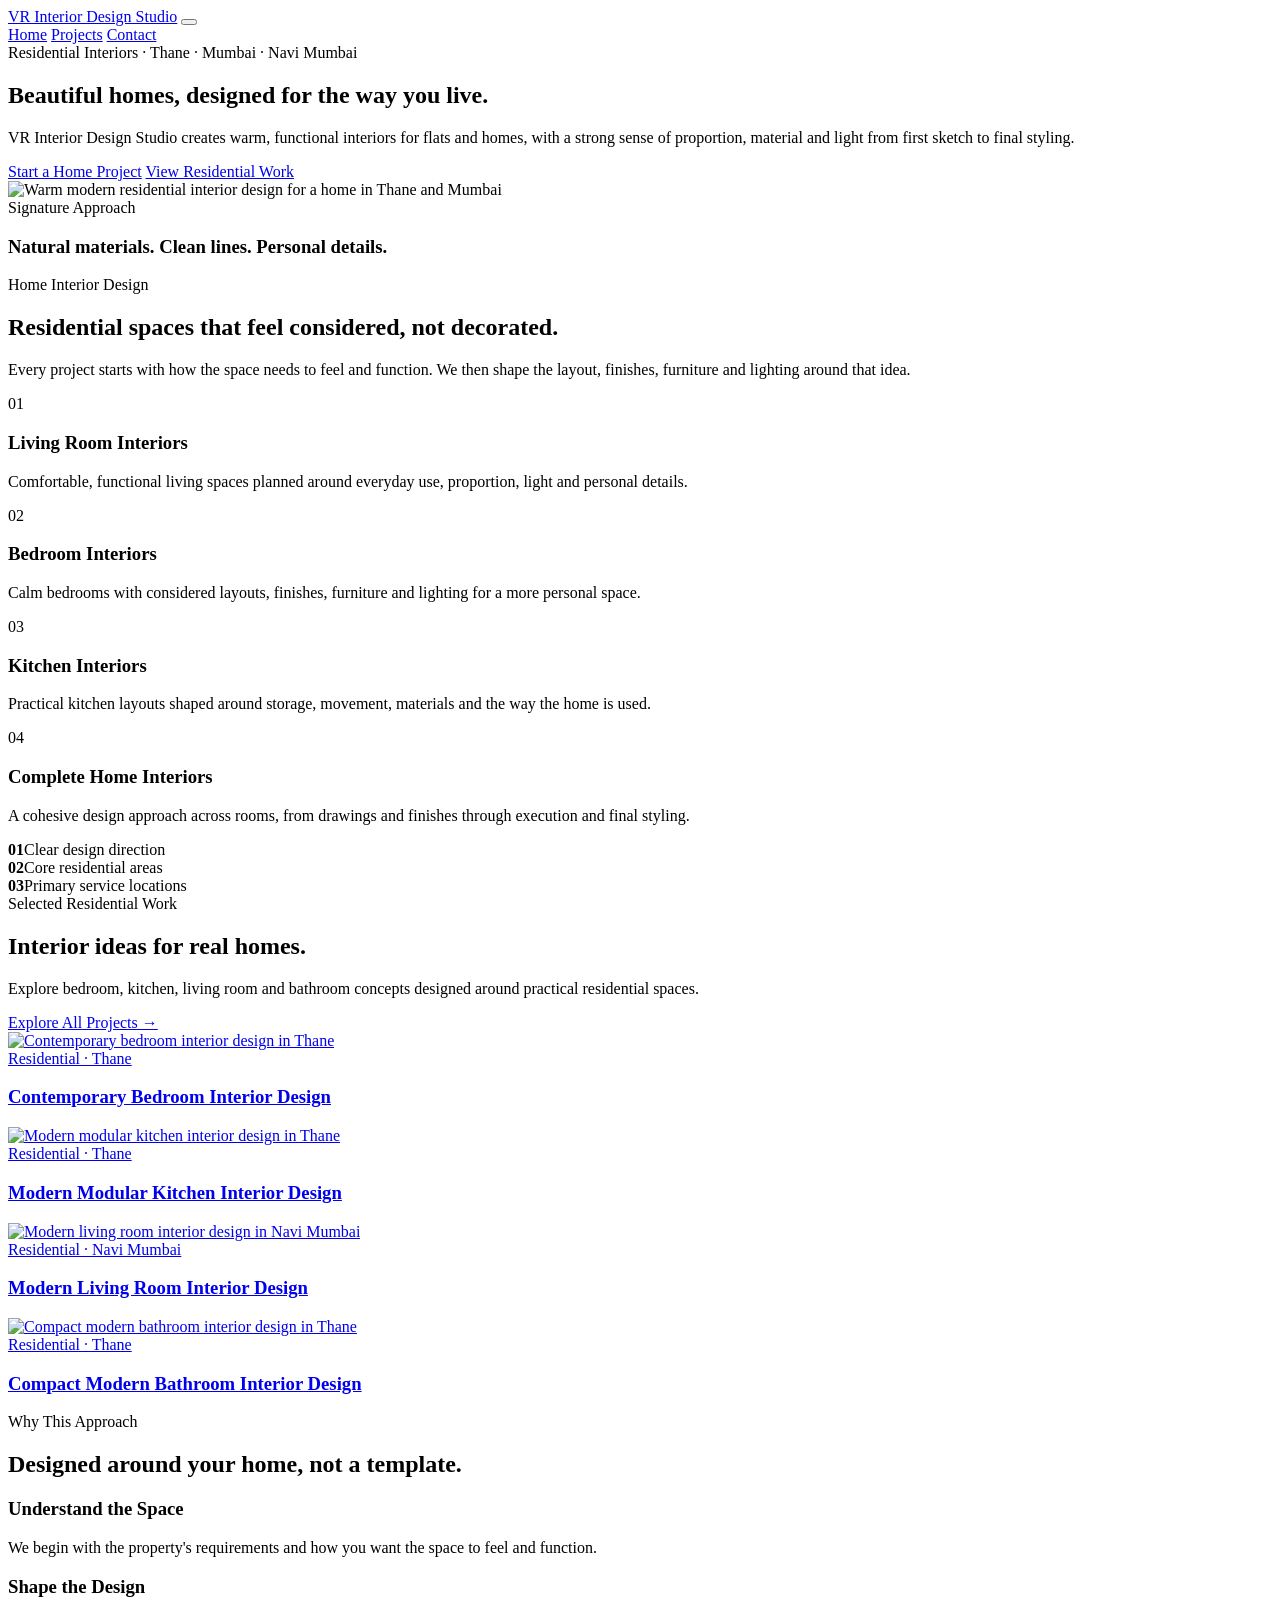
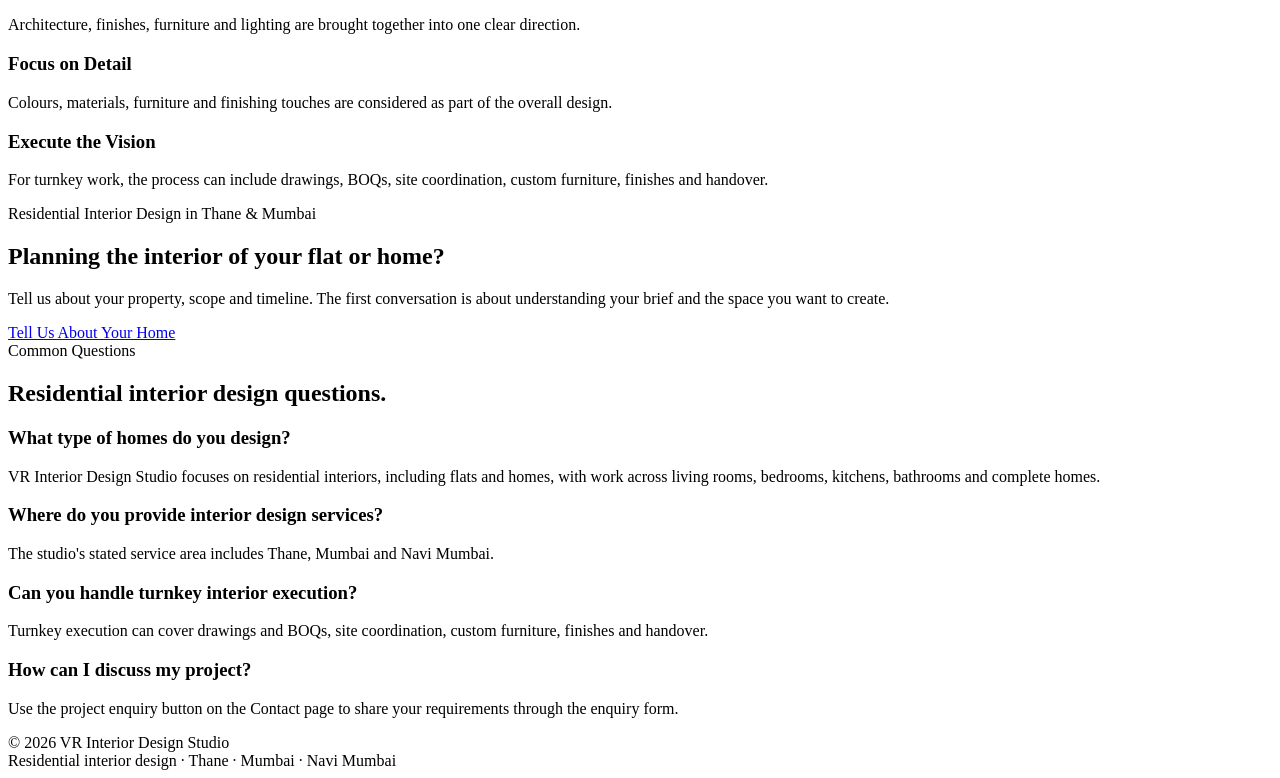
==== index.html @ d3d762eb "Add files via upload" ====
<!doctype html>
<html lang="en-IN">
<head>
<meta charset="utf-8">
<meta name="viewport" content="width=device-width, initial-scale=1">
<title>Residential Interior Designers in Thane, Mumbai & Navi Mumbai | VR Interior Design Studio</title>
<meta name="description" content="VR Interior Design Studio creates residential interiors for flats and homes in Thane, Mumbai and Navi Mumbai, including living rooms, bedrooms, kitchens, bathrooms and complete home interiors.">
<meta name="robots" content="index, follow">
<link rel="canonical" href="https://vrinteriorsdesignstudio.in/">
<link rel="stylesheet" href="css/style.css">
<script type="application/ld+json">
{
  "@context":"https://schema.org",
  "@type":"InteriorDesigner",
  "name":"VR Interior Design Studio",
  "url":"https://vrinteriorsdesignstudio.in/",
  "email":"vrinteriorsdesignstudio.in@gmail.com",
  "areaServed":["Thane","Mumbai","Navi Mumbai"],
  "description":"Residential interior design studio creating warm, functional interiors for flats and homes, including living rooms, bedrooms, kitchens, bathrooms and complete home interiors.",
  "serviceType":["Residential Interior Design","Home Interior Design","Flat Interior Design","Turnkey Interior Execution"]
}
</script>
</head>
<body>
<header class="site-header">
  <div class="container header-inner">
    <a class="brand" href="index.html" aria-label="VR Interior Design Studio home">VR Interior Design Studio</a>
    <button class="nav-toggle" type="button" aria-expanded="false" aria-controls="site-nav" aria-label="Open navigation">
      <span></span><span></span><span></span>
    </button>
    <nav class="nav" id="site-nav" aria-label="Main navigation">
      <a href="index.html" aria-current="page">Home</a>
      <a href="work.html">Projects</a>
      <a href="contact.html">Contact</a>
    </nav>
  </div>
</header>

<main>
<section class="hero">
  <div class="container hero-grid">
    <div>
      <div class="eyebrow">Residential Interiors · Thane · Mumbai · Navi Mumbai</div>
      <h1>Beautiful homes, designed for the way you live.</h1>
      <p class="lead">VR Interior Design Studio creates warm, functional interiors for flats and homes, with a strong sense of proportion, material and light from first sketch to final styling.</p>
      <div class="actions">
        <a class="btn primary" href="contact.html">Start a Home Project</a>
        <a class="btn" href="work.html">View Residential Work</a>
      </div>
    </div>
    <div class="hero-card" aria-label="Residential interior design visual">
      <div class="hero-arch">
        <img src="images/interior-designers.jpg" alt="Warm modern residential interior design for a home in Thane and Mumbai" class="hero-image" width="1536" height="1024" fetchpriority="high" decoding="async">
      </div>
      <div class="caption">
        <div class="eyebrow light-eyebrow">Signature Approach</div>
        <h3>Natural materials. Clean lines. Personal details.</h3>
      </div>
    </div>
  </div>
</section>

<section class="section alt">
  <div class="container split">
    <div class="kicker">
      <div class="eyebrow">Home Interior Design</div>
      <h2>Residential spaces that feel considered, not decorated.</h2>
      <p class="lead">Every project starts with how the space needs to feel and function. We then shape the layout, finishes, furniture and lighting around that idea.</p>
    </div>
    <div class="cards">
      <article class="card"><div class="eyebrow">01</div><h3>Living Room Interiors</h3><p>Comfortable, functional living spaces planned around everyday use, proportion, light and personal details.</p></article>
      <article class="card"><div class="eyebrow">02</div><h3>Bedroom Interiors</h3><p>Calm bedrooms with considered layouts, finishes, furniture and lighting for a more personal space.</p></article>
      <article class="card"><div class="eyebrow">03</div><h3>Kitchen Interiors</h3><p>Practical kitchen layouts shaped around storage, movement, materials and the way the home is used.</p></article>
      <article class="card"><div class="eyebrow">04</div><h3>Complete Home Interiors</h3><p>A cohesive design approach across rooms, from drawings and finishes through execution and final styling.</p></article>
      <div class="stats">
        <div class="stat"><strong>01</strong><span>Clear design direction</span></div>
        <div class="stat"><strong>02</strong><span>Core residential areas</span></div>
        <div class="stat"><strong>03</strong><span>Primary service locations</span></div>
      </div>
    </div>
  </div>
</section>

<section class="section">
  <div class="container">
    <div class="split section-intro">
      <div><div class="eyebrow">Selected Residential Work</div><h2>Interior ideas for real homes.</h2></div>
      <div><p class="lead">Explore bedroom, kitchen, living room and bathroom concepts designed around practical residential spaces.</p><div class="actions"><a class="btn" href="work.html">Explore All Projects →</a></div></div>
    </div>
    <div class="work-grid">
      <a class="project one" href="work.html">
        <div class="project-bg"><img src="images/modern-bedroom-interior-design-thane.jpg" alt="Contemporary bedroom interior design in Thane" width="1472" height="832" loading="lazy" decoding="async"></div>
        <div class="project-copy"><span>Residential · Thane</span><h3>Contemporary Bedroom Interior Design</h3></div>
      </a>
      <a class="project two" href="work.html">
        <div class="project-bg"><img src="images/best-kitchen-area-interior-designer.jpg" alt="Modern modular kitchen interior design in Thane" width="1472" height="832" loading="lazy" decoding="async"></div>
        <div class="project-copy"><span>Residential · Thane</span><h3>Modern Modular Kitchen Interior Design</h3></div>
      </a>
      <a class="project three" href="work.html">
        <div class="project-bg"><img src="images/living-room-interior-design.jpg" alt="Modern living room interior design in Navi Mumbai" width="1472" height="832" loading="lazy" decoding="async"></div>
        <div class="project-copy"><span>Residential · Navi Mumbai</span><h3>Modern Living Room Interior Design</h3></div>
      </a>
      <a class="project four" href="work.html">
        <div class="project-bg"><img src="images/modern-bathroom-interior-design-thane.jpg" alt="Compact modern bathroom interior design in Thane" width="1472" height="832" loading="lazy" decoding="async"></div>
        <div class="project-copy"><span>Residential · Thane</span><h3>Compact Modern Bathroom Interior Design</h3></div>
      </a>
    </div>
  </div>
</section>

<section class="section alt">
  <div class="container split">
    <div class="kicker"><div class="eyebrow">Why This Approach</div><h2>Designed around your home, not a template.</h2></div>
    <div class="cards">
      <article class="card"><h3>Understand the Space</h3><p>We begin with the property's requirements and how you want the space to feel and function.</p></article>
      <article class="card"><h3>Shape the Design</h3><p>Architecture, finishes, furniture and lighting are brought together into one clear direction.</p></article>
      <article class="card"><h3>Focus on Detail</h3><p>Colours, materials, furniture and finishing touches are considered as part of the overall design.</p></article>
      <article class="card"><h3>Execute the Vision</h3><p>For turnkey work, the process can include drawings, BOQs, site coordination, custom furniture, finishes and handover.</p></article>
    </div>
  </div>
</section>

<section class="section">
  <div class="container cta">
    <div class="eyebrow">Residential Interior Design in Thane & Mumbai</div>
    <h2>Planning the interior of your flat or home?</h2>
    <p class="lead">Tell us about your property, scope and timeline. The first conversation is about understanding your brief and the space you want to create.</p>
    <div class="actions"><a class="btn primary" href="contact.html">Tell Us About Your Home</a></div>
  </div>
</section>

<section class="section alt">
  <div class="container split">
    <div class="kicker"><div class="eyebrow">Common Questions</div><h2>Residential interior design questions.</h2></div>
    <div class="cards">
      <article class="card"><h3>What type of homes do you design?</h3><p>VR Interior Design Studio focuses on residential interiors, including flats and homes, with work across living rooms, bedrooms, kitchens, bathrooms and complete homes.</p></article>
      <article class="card"><h3>Where do you provide interior design services?</h3><p>The studio's stated service area includes Thane, Mumbai and Navi Mumbai.</p></article>
      <article class="card"><h3>Can you handle turnkey interior execution?</h3><p>Turnkey execution can cover drawings and BOQs, site coordination, custom furniture, finishes and handover.</p></article>
      <article class="card"><h3>How can I discuss my project?</h3><p>Use the project enquiry button on the Contact page to share your requirements through the enquiry form.</p></article>
    </div>
  </div>
</section>
</main>

<footer class="footer">
  <div class="container footer-inner">
    <div>© <span data-year>2026</span> VR Interior Design Studio</div>
    <div>Residential interior design · Thane · Mumbai · Navi Mumbai</div>
  </div>
</footer>
<script src="js/app.js" defer></script>
</body>
</html>
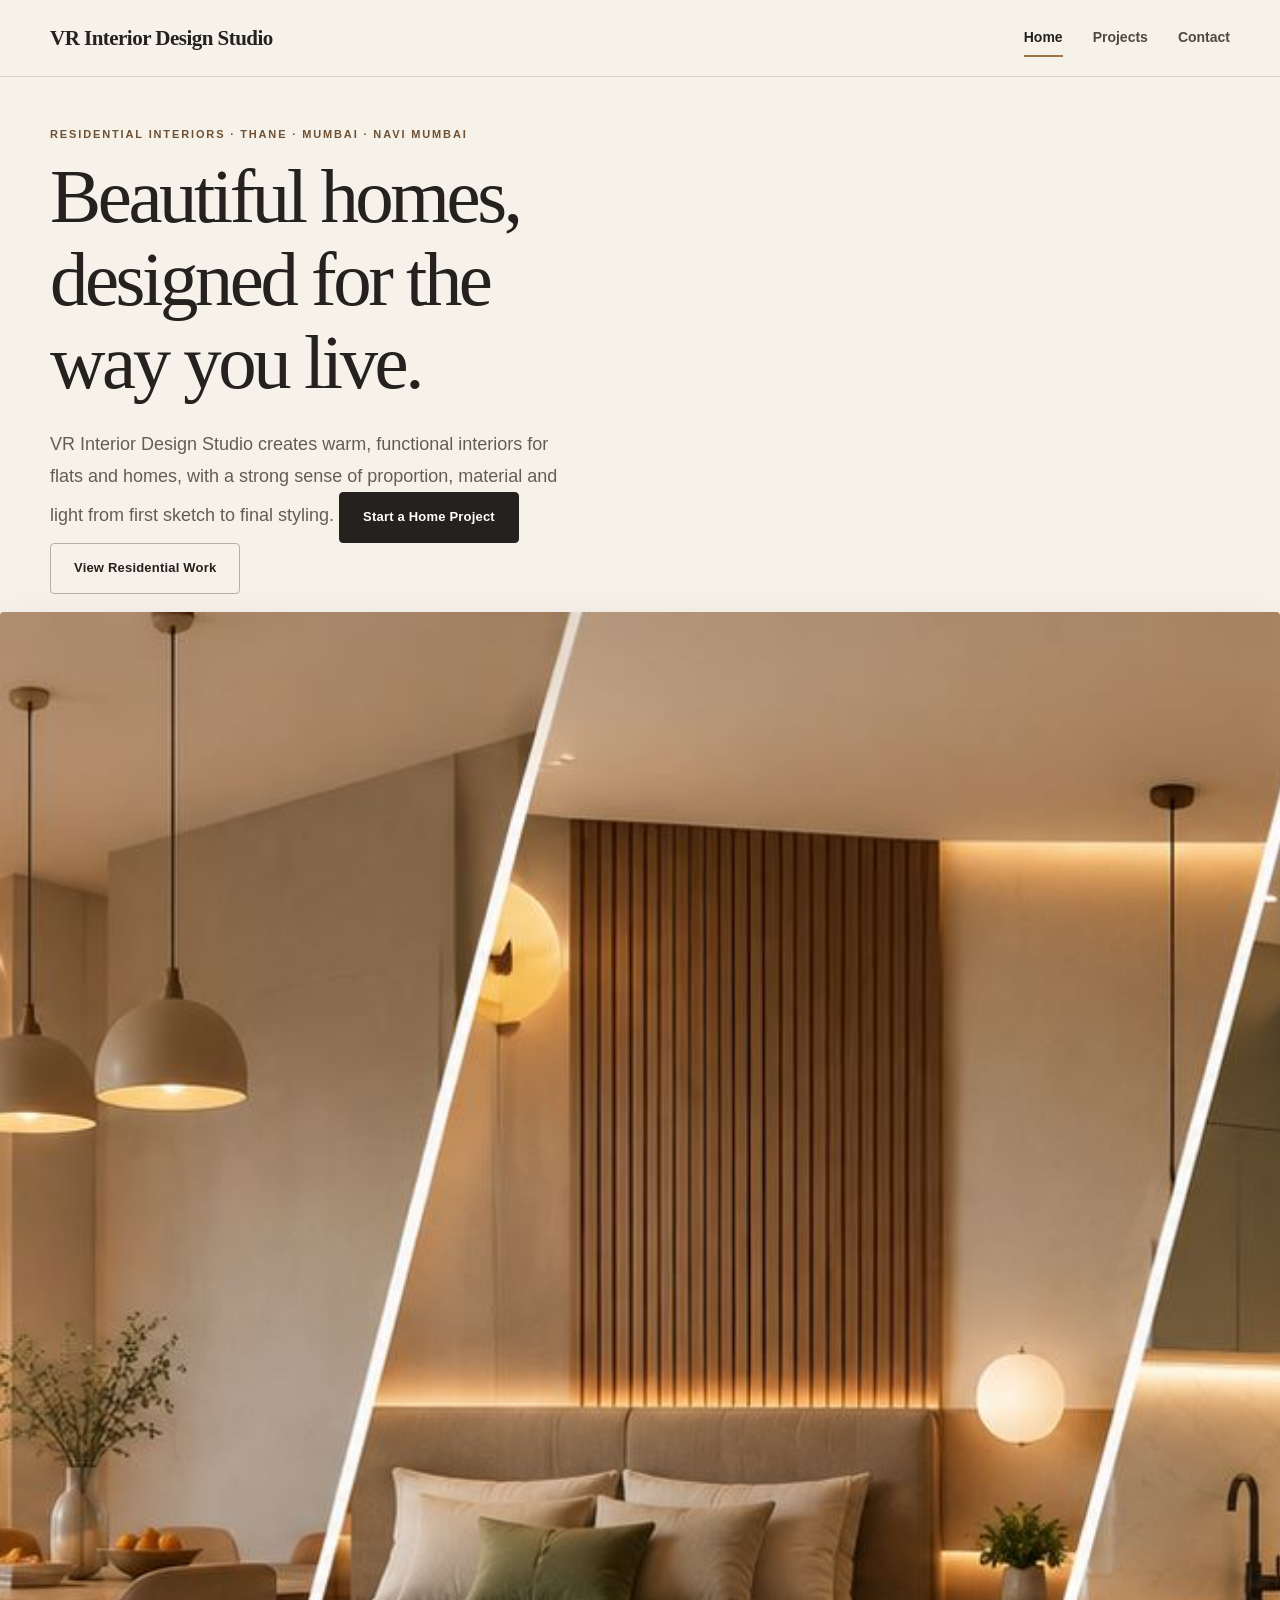
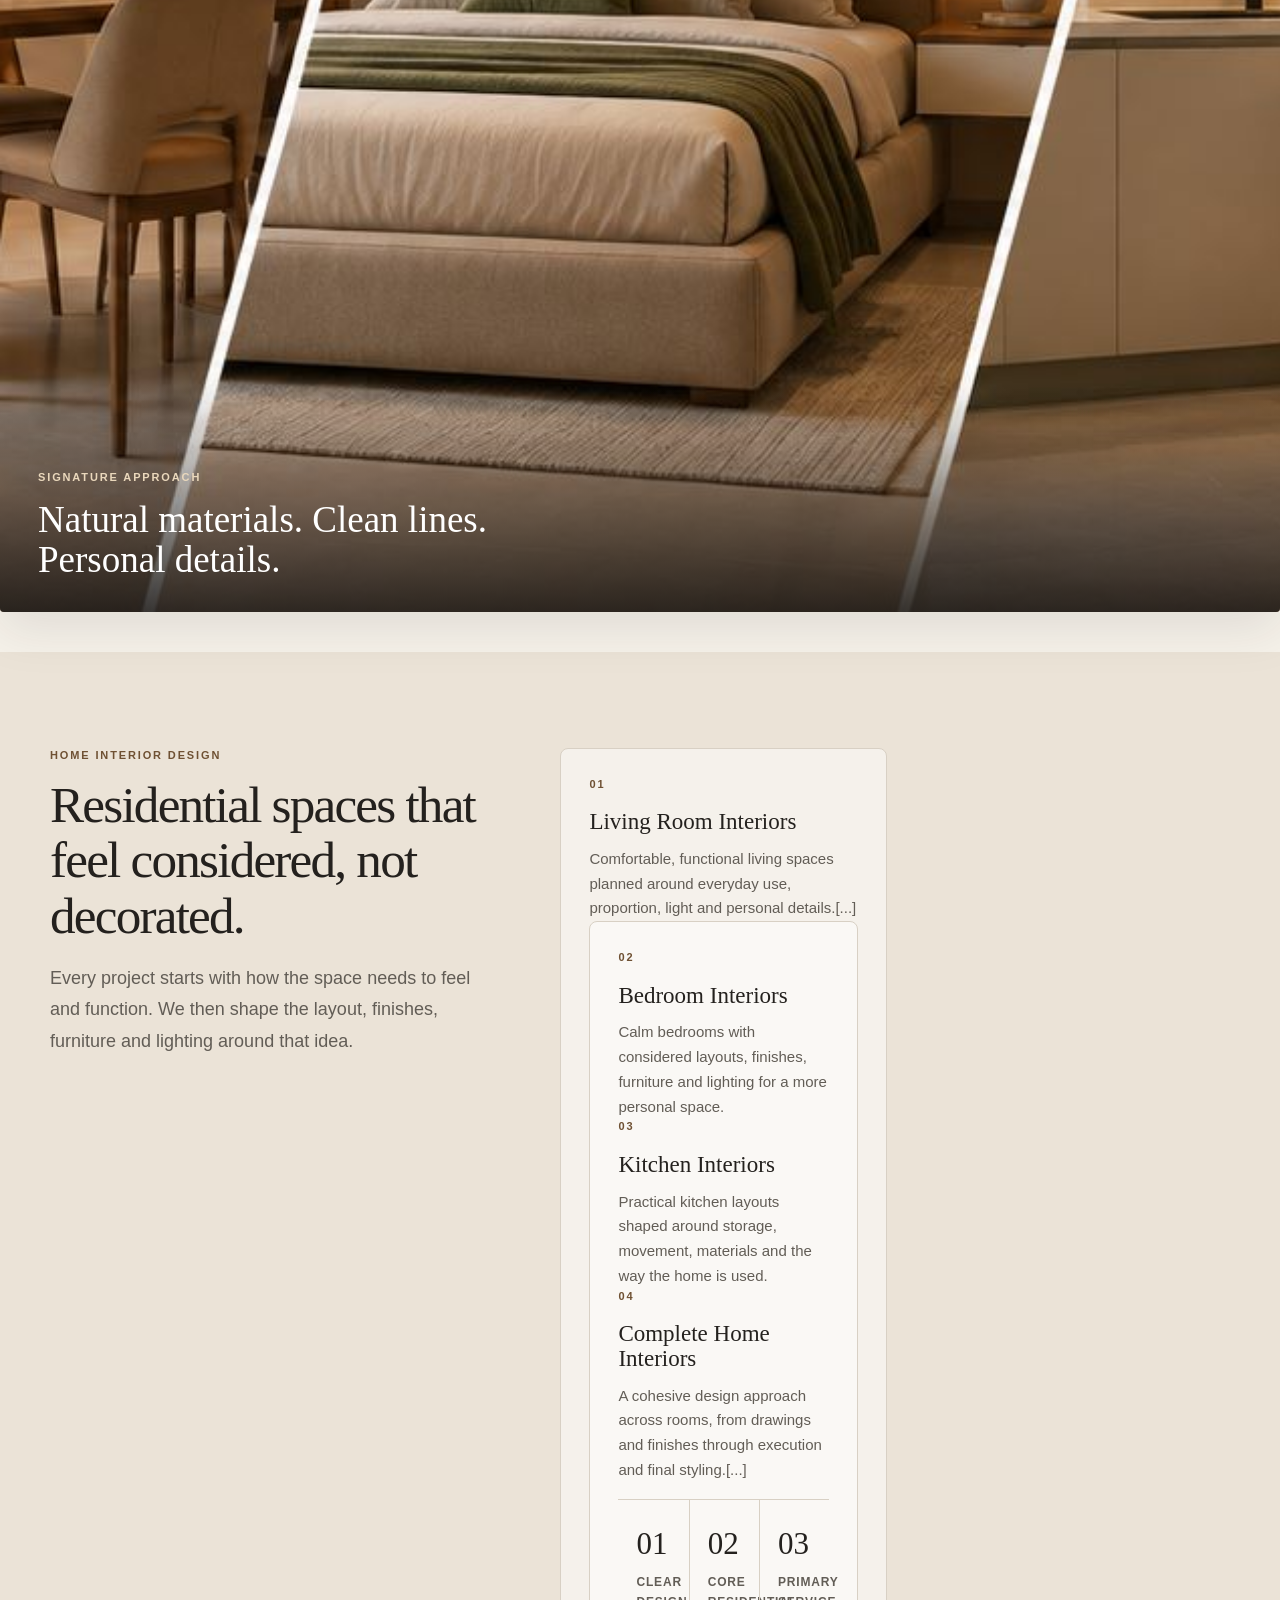
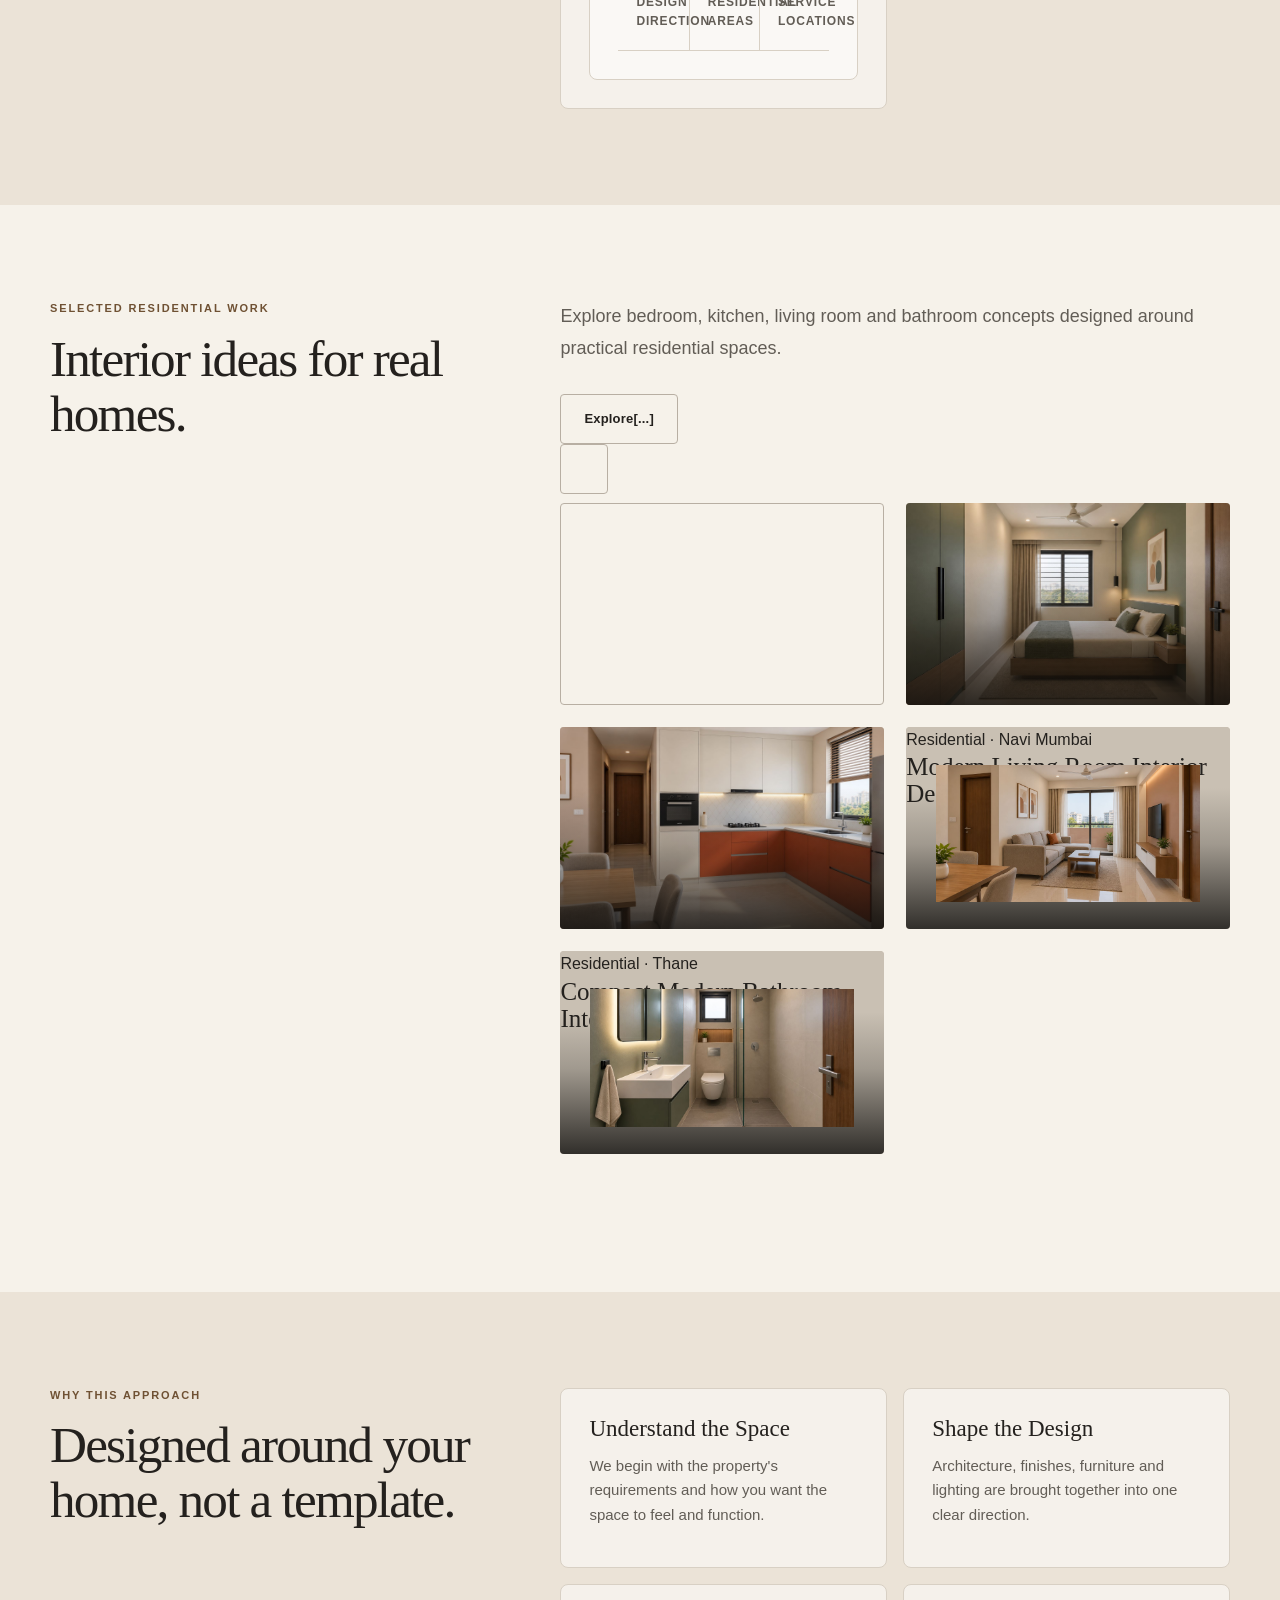
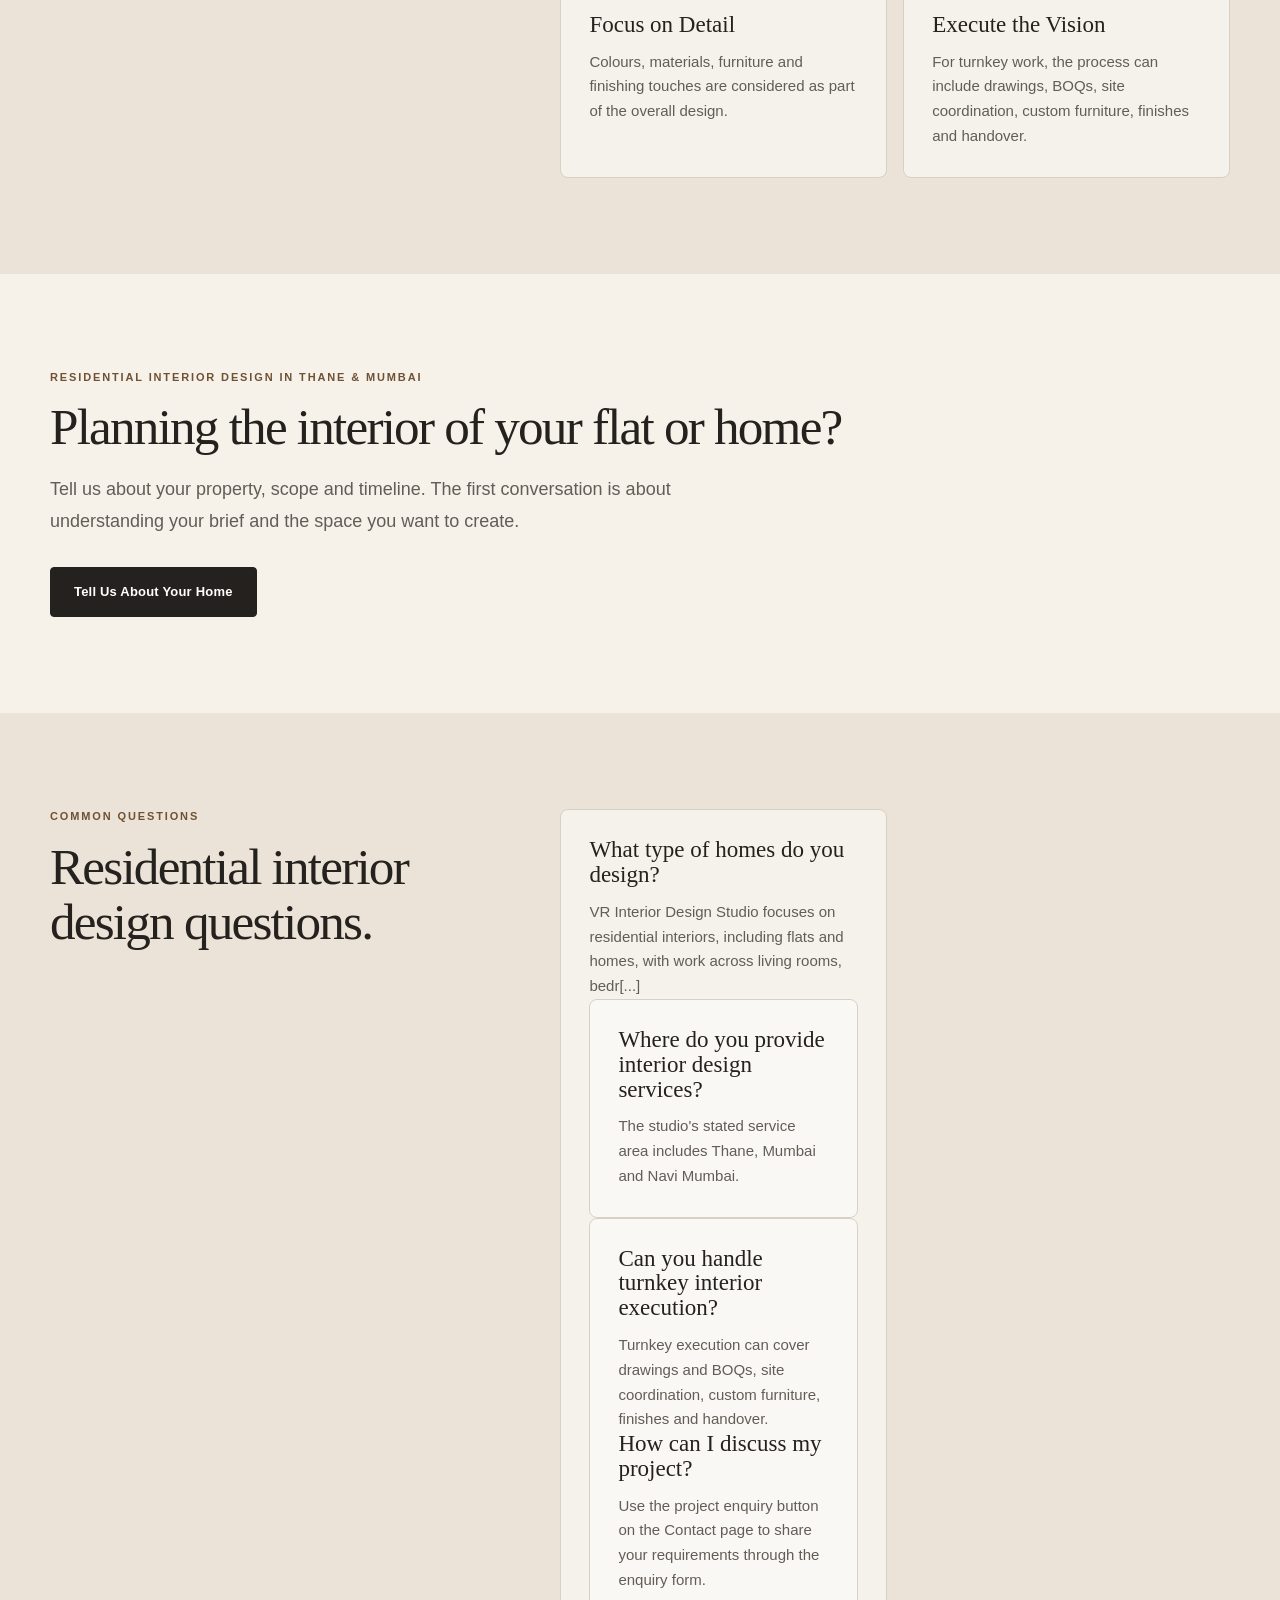
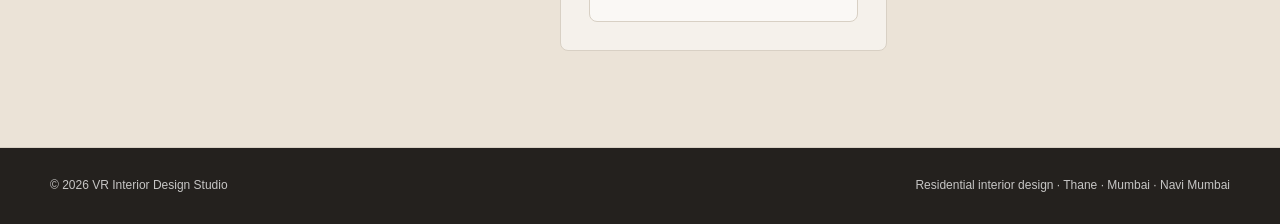
==== commit 7d84d51c: "Add Google gtag.js to head in index.html" ====
--- a/index.html
+++ b/index.html
@@ -4,10 +4,19 @@
 <meta charset="utf-8">
 <meta name="viewport" content="width=device-width, initial-scale=1">
 <title>Residential Interior Designers in Thane, Mumbai & Navi Mumbai | VR Interior Design Studio</title>
-<meta name="description" content="VR Interior Design Studio creates residential interiors for flats and homes in Thane, Mumbai and Navi Mumbai, including living rooms, bedrooms, kitchens, bathrooms and complete home interiors.">
+<meta name="description" content="VR Interior Design Studio creates residential interiors for flats and homes in Thane, Mumbai and Navi Mumbai, including living rooms, bedrooms, kitchens, bathrooms[...]">
 <meta name="robots" content="index, follow">
 <link rel="canonical" href="https://vrinteriorsdesignstudio.in/">
 <link rel="stylesheet" href="css/style.css">
+<!-- Google tag (gtag.js) -->
+<script async src="https://www.googletagmanager.com/gtag/js?id=G-1P1995E1PD"></script>
+<script>
+  window.dataLayer = window.dataLayer || [];
+  function gtag(){dataLayer.push(arguments);} 
+  gtag('js', new Date());
+
+  gtag('config', 'G-1P1995E1PD');
+</script>
 <script type="application/ld+json">
 {
   "@context":"https://schema.org",
@@ -42,7 +51,7 @@
     <div>
       <div class="eyebrow">Residential Interiors · Thane · Mumbai · Navi Mumbai</div>
       <h1>Beautiful homes, designed for the way you live.</h1>
-      <p class="lead">VR Interior Design Studio creates warm, functional interiors for flats and homes, with a strong sense of proportion, material and light from first sketch to final styling.</p>
+      <p class="lead">VR Interior Design Studio creates warm, functional interiors for flats and homes, with a strong sense of proportion, material and light from first sketch to final styling.</p[...]
       <div class="actions">
         <a class="btn primary" href="contact.html">Start a Home Project</a>
         <a class="btn" href="work.html">View Residential Work</a>
@@ -50,7 +59,7 @@
     </div>
     <div class="hero-card" aria-label="Residential interior design visual">
       <div class="hero-arch">
-        <img src="images/interior-designers.jpg" alt="Warm modern residential interior design for a home in Thane and Mumbai" class="hero-image" width="1536" height="1024" fetchpriority="high" decoding="async">
+        <img src="images/interior-designers.jpg" alt="Warm modern residential interior design for a home in Thane and Mumbai" class="hero-image" width="1536" height="1024" fetchpriority="high" dec[...]
       </div>
       <div class="caption">
         <div class="eyebrow light-eyebrow">Signature Approach</div>
@@ -68,10 +77,10 @@
       <p class="lead">Every project starts with how the space needs to feel and function. We then shape the layout, finishes, furniture and lighting around that idea.</p>
     </div>
     <div class="cards">
-      <article class="card"><div class="eyebrow">01</div><h3>Living Room Interiors</h3><p>Comfortable, functional living spaces planned around everyday use, proportion, light and personal details.</p></article>
-      <article class="card"><div class="eyebrow">02</div><h3>Bedroom Interiors</h3><p>Calm bedrooms with considered layouts, finishes, furniture and lighting for a more personal space.</p></article>
-      <article class="card"><div class="eyebrow">03</div><h3>Kitchen Interiors</h3><p>Practical kitchen layouts shaped around storage, movement, materials and the way the home is used.</p></article>
-      <article class="card"><div class="eyebrow">04</div><h3>Complete Home Interiors</h3><p>A cohesive design approach across rooms, from drawings and finishes through execution and final styling.</p></article>
+      <article class="card"><div class="eyebrow">01</div><h3>Living Room Interiors</h3><p>Comfortable, functional living spaces planned around everyday use, proportion, light and personal details.[...]
+      <article class="card"><div class="eyebrow">02</div><h3>Bedroom Interiors</h3><p>Calm bedrooms with considered layouts, finishes, furniture and lighting for a more personal space.</p></articl[...]
+      <article class="card"><div class="eyebrow">03</div><h3>Kitchen Interiors</h3><p>Practical kitchen layouts shaped around storage, movement, materials and the way the home is used.</p></articl[...]
+      <article class="card"><div class="eyebrow">04</div><h3>Complete Home Interiors</h3><p>A cohesive design approach across rooms, from drawings and finishes through execution and final styling.[...]
       <div class="stats">
         <div class="stat"><strong>01</strong><span>Clear design direction</span></div>
         <div class="stat"><strong>02</strong><span>Core residential areas</span></div>
@@ -85,23 +94,23 @@
   <div class="container">
     <div class="split section-intro">
       <div><div class="eyebrow">Selected Residential Work</div><h2>Interior ideas for real homes.</h2></div>
-      <div><p class="lead">Explore bedroom, kitchen, living room and bathroom concepts designed around practical residential spaces.</p><div class="actions"><a class="btn" href="work.html">Explore All Projects →</a></div></div>
+      <div><p class="lead">Explore bedroom, kitchen, living room and bathroom concepts designed around practical residential spaces.</p><div class="actions"><a class="btn" href="work.html">Explore[...]
     </div>
     <div class="work-grid">
       <a class="project one" href="work.html">
-        <div class="project-bg"><img src="images/modern-bedroom-interior-design-thane.jpg" alt="Contemporary bedroom interior design in Thane" width="1472" height="832" loading="lazy" decoding="async"></div>
+        <div class="project-bg"><img src="images/modern-bedroom-interior-design-thane.jpg" alt="Contemporary bedroom interior design in Thane" width="1472" height="832" loading="lazy" decoding="as[...]
         <div class="project-copy"><span>Residential · Thane</span><h3>Contemporary Bedroom Interior Design</h3></div>
       </a>
       <a class="project two" href="work.html">
-        <div class="project-bg"><img src="images/best-kitchen-area-interior-designer.jpg" alt="Modern modular kitchen interior design in Thane" width="1472" height="832" loading="lazy" decoding="async"></div>
+        <div class="project-bg"><img src="images/best-kitchen-area-interior-designer.jpg" alt="Modern modular kitchen interior design in Thane" width="1472" height="832" loading="lazy" decoding="a[...]
         <div class="project-copy"><span>Residential · Thane</span><h3>Modern Modular Kitchen Interior Design</h3></div>
       </a>
       <a class="project three" href="work.html">
-        <div class="project-bg"><img src="images/living-room-interior-design.jpg" alt="Modern living room interior design in Navi Mumbai" width="1472" height="832" loading="lazy" decoding="async"></div>
+        <div class="project-bg"><img src="images/living-room-interior-design.jpg" alt="Modern living room interior design in Navi Mumbai" width="1472" height="832" loading="lazy" decoding="async"[...]
         <div class="project-copy"><span>Residential · Navi Mumbai</span><h3>Modern Living Room Interior Design</h3></div>
       </a>
       <a class="project four" href="work.html">
-        <div class="project-bg"><img src="images/modern-bathroom-interior-design-thane.jpg" alt="Compact modern bathroom interior design in Thane" width="1472" height="832" loading="lazy" decoding="async"></div>
+        <div class="project-bg"><img src="images/modern-bathroom-interior-design-thane.jpg" alt="Compact modern bathroom interior design in Thane" width="1472" height="832" loading="lazy" decodin[...]
         <div class="project-copy"><span>Residential · Thane</span><h3>Compact Modern Bathroom Interior Design</h3></div>
       </a>
     </div>
@@ -133,9 +142,9 @@
   <div class="container split">
     <div class="kicker"><div class="eyebrow">Common Questions</div><h2>Residential interior design questions.</h2></div>
     <div class="cards">
-      <article class="card"><h3>What type of homes do you design?</h3><p>VR Interior Design Studio focuses on residential interiors, including flats and homes, with work across living rooms, bedrooms, kitchens, bathrooms and complete homes.</p></article>
+      <article class="card"><h3>What type of homes do you design?</h3><p>VR Interior Design Studio focuses on residential interiors, including flats and homes, with work across living rooms, bedr[...]
       <article class="card"><h3>Where do you provide interior design services?</h3><p>The studio's stated service area includes Thane, Mumbai and Navi Mumbai.</p></article>
-      <article class="card"><h3>Can you handle turnkey interior execution?</h3><p>Turnkey execution can cover drawings and BOQs, site coordination, custom furniture, finishes and handover.</p></article>
+      <article class="card"><h3>Can you handle turnkey interior execution?</h3><p>Turnkey execution can cover drawings and BOQs, site coordination, custom furniture, finishes and handover.</p></a[...]
       <article class="card"><h3>How can I discuss my project?</h3><p>Use the project enquiry button on the Contact page to share your requirements through the enquiry form.</p></article>
     </div>
   </div>
--- a/css/style.css
+++ b/css/style.css
@@ -0,0 +1,350 @@
+:root {
+  --bg: #f6f2ea;
+  --bg-alt: #ebe3d7;
+  --surface: #fffdf9;
+  --text: #24211e;
+  --muted: #625d56;
+  --dark: #24211e;
+  --border: #d8d0c4;
+  --accent: #9b7449;
+  --accent-dark: #6f5133;
+  --accent-light: #ead8bc;
+  --white: #fff;
+  --container: 1180px;
+  --radius: 8px;
+  --shadow: 0 18px 50px rgba(38, 32, 25, .10);
+}
+
+*, *::before, *::after { box-sizing: border-box; }
+html { scroll-behavior: smooth; }
+body {
+  margin: 0;
+  background: var(--bg);
+  color: var(--text);
+  font-family: Arial, Helvetica, sans-serif;
+  line-height: 1.65;
+  -webkit-font-smoothing: antialiased;
+  text-rendering: optimizeLegibility;
+}
+img { display: block; max-width: 100%; }
+a { color: inherit; text-decoration: none; }
+button, input, textarea, select { font: inherit; }
+button { cursor: pointer; }
+
+.container { 
+  width: min(calc(100% - 48px), 
+  var(--container)); 
+  margin-inline: auto; }
+
+/* Header */
+.site-header {
+  position: sticky;
+  top: 0;
+  z-index: 1000;
+  background: rgba(246, 242, 234, .96);
+  border-bottom: 1px solid var(--border);
+  backdrop-filter: blur(12px);
+}
+.header-inner {
+  min-height: 76px;
+  display: flex;
+  align-items: center;
+  justify-content: space-between;
+  gap: 28px;
+}
+.brand {
+  font-family: Georgia, "Times New Roman", serif;
+  font-size: 21px;
+  font-weight: 600;
+  letter-spacing: -.025em;
+  white-space: nowrap;
+}
+.nav { display: flex; align-items: center; gap: 30px; }
+.nav a {
+  position: relative;
+  color: #4d4842;
+  font-size: 14px;
+  font-weight: 600;
+  padding: 8px 0;
+}
+.nav a::after {
+  content: "";
+  position: absolute;
+  left: 0;
+  right: 100%;
+  bottom: 1px;
+  height: 2px;
+  background: var(--accent);
+  transition: right .2s ease;
+}
+.nav a:hover::after, .nav a[aria-current="page"]::after { right: 0; }
+.nav a:hover, .nav a[aria-current="page"] { color: var(--text); }
+.nav-toggle {
+  display: none;
+  width: 44px;
+  height: 44px;
+  padding: 9px;
+  border: 1px solid var(--border);
+  border-radius: 6px;
+  background: transparent;
+}
+.nav-toggle span { display: block; height: 2px; margin: 5px 0; background: var(--text); }
+
+/* Type */
+h1, h2, h3 {
+  margin-top: 0;
+  font-family: Georgia, "Times New Roman", serif;
+  font-weight: 400;
+  line-height: 1.08;
+  color: var(--text);
+}
+h1 { margin-bottom: 24px; font-size: clamp(46px, 6vw, 80px); letter-spacing: -.045em; }
+h2 { margin-bottom: 20px; font-size: clamp(34px, 4vw, 56px); letter-spacing: -.035em; }
+h3 { margin-bottom: 12px; font-size: 25px; }
+p { margin-top: 0; }
+.lead { max-width: 700px; color: var(--muted); font-size: 18px; line-height: 1.75; }
+.eyebrow {
+  margin-bottom: 14px;
+  color: var(--accent-dark);
+  font-size: 11px;
+  font-weight: 800;
+  letter-spacing: .17em;
+  line-height: 1.4;
+  text-transform: uppercase;
+}
+.light-eyebrow { color: var(--accent-light); }
+
+/* Buttons */
+.actions { display: flex; flex-wrap: wrap; align-items: center; gap: 12px; margin-top: 30px; }
+.btn {
+  display: inline-flex;
+  min-height: 50px;
+  align-items: center;
+  justify-content: center;
+  gap: 10px;
+  padding: 13px 23px;
+  border: 1px solid #b8afa3;
+  border-radius: 4px;
+  background: transparent;
+  color: var(--text);
+  font-size: 13px;
+  font-weight: 700;
+  letter-spacing: .015em;
+  transition: transform .2s ease, background .2s ease, color .2s ease, border-color .2s ease;
+}
+.btn:hover { transform: translateY(-2px); border-color: var(--text); }
+.btn.primary { background: var(--dark); border-color: var(--dark); color: var(--white); }
+.btn.primary:hover { background: #3b3530; border-color: #3b3530; }
+
+/* Hero */
+.hero { padding: 50px 0 40px; }
+.hero-grid {
+  display: grid;
+  grid-template-columns: minmax(0, .92fr) minmax(420px, 1.08fr);
+  align-items: center;
+  gap: 56px;
+}
+.hero-grid > div:first-child { min-width: 0; }
+.hero-card {
+  position: relative;
+  width: 100%;
+  aspect-ratio: 4 / 5;
+  overflow: hidden;
+  border-radius: 4px;
+  background: #d9d0c1;
+  box-shadow: var(--shadow);
+}
+.hero-arch { position: absolute; inset: 0; overflow: hidden; }
+.hero-image { width: 100%; height: 100%; max-width: none; object-fit: cover; object-position: center; }
+.hero-sofa, .hero-table { display: none; }
+.caption {
+  position: absolute;
+  z-index: 2;
+  left: 0; right: 0; bottom: 0;
+  padding: 88px 38px 32px;
+  color: var(--white);
+  background: linear-gradient(to top, rgba(18,16,14,.84), rgba(18,16,14,0));
+}
+.caption h3 { max-width: 570px; margin-bottom: 0; color: var(--white); font-size: clamp(24px, 3vw, 37px); }
+
+/* Sections */
+.section { padding: 96px 0; }
+.section.alt { background: var(--bg-alt); }
+.section-intro { margin-bottom: 42px; }
+.split { display: grid; grid-template-columns: minmax(0, .8fr) minmax(0, 1.2fr); gap: 64px; }
+.kicker { max-width: 520px; }
+
+/* Service cards */
+.cards { display: grid; grid-template-columns: repeat(2, minmax(0, 1fr)); gap: 16px; }
+.card {
+  min-height: 180px;
+  padding: 28px;
+  border: 1px solid var(--border);
+  border-radius: var(--radius);
+  background: rgba(255,255,255,.48);
+}
+.card .eyebrow { margin-bottom: 18px; }
+.card h3 { font-size: 23px; }
+.card p { margin-bottom: 0; color: var(--muted); font-size: 15px; }
+
+/* Stats */
+.stats {
+  display: grid;
+  grid-template-columns: repeat(3, minmax(0, 1fr));
+  grid-column: 1 / -1;
+  margin-top: 16px;
+  border-top: 1px solid var(--border);
+  border-bottom: 1px solid var(--border);
+}
+.stat { min-height: 116px; display: flex; flex-direction: column; justify-content: center; padding: 18px; }
+.stat + .stat { border-left: 1px solid var(--border); }
+.stat strong { margin-bottom: 4px; font-family: Georgia, "Times New Roman", serif; font-size: 31px; font-weight: 400; }
+.stat span { color: var(--muted); font-size: 12px; font-weight: 700; letter-spacing: .07em; text-transform: uppercase; }
+
+/* Portfolio grid: fixed aspect ratio prevents image fluctuation */
+.work-grid { display: grid; grid-template-columns: repeat(2, minmax(0, 1fr)); gap: 22px; }
+.project {
+  position: relative;
+  display: block;
+  min-width: 0;
+  overflow: hidden;
+  isolation: isolate;
+  border-radius: 4px;
+  background: #c9c0b3;
+}
+.project-bg {
+  position: relative;
+  width: 100%;
+  aspect-ratio: 16 / 10;
+  overflow: hidden;
+  background: #c9c0b3;
+}
+.project-bg img {
+  position: absolute;
+  inset: 0;
+  width: 100%;
+  height: 100%;
+  max-width: none;
+  object-fit: cover;
+  object-position: center;
+  transition: transform .6s cubic-bezier(.2,.65,.25,1);
+}
+.project:hover .project-bg img { transform: scale(1.035); }
+.project::after {
+  content: "";
+  position: absolute;
+  inset: 0;
+  z-index: 1;
+  pointer-events: none;
+  background: linear-gradient(to top, rgba(16,15,13,.82) 0%, rgba(16,15,13,.22) 42%, rgba(16,15,13,0) 70%);
+}
+.project-copy {
+  position: absolute;
+  z-index: 2;
+  left: 0; right: 0; bottom: 0;
+  padding: 38px 30px 27px;
+  color: var(--white);
+}
+.project-copy span {
+  display: block;
+  margin-bottom: 7px;
+  color: #f1dfc5;
+  font-size: 10px;
+  font-weight: 800;
+  letter-spacing: .14em;
+  text-transform: uppercase;
+}
+.project-copy h3 { margin-bottom: 0; color: var(--white); font-size: clamp(23px, 2.4vw, 33px); }
+.project-copy p { margin: 5px 0 0; color: rgba(255,255,255,.82); }
+
+/* Page head */
+.page-head { padding: 78px 0 64px; border-bottom: 1px solid var(--border); }
+.page-head .lead { max-width: 780px; }
+
+/* Contact */
+.contact-section { padding-top: 28px; }
+.contact-grid { display: grid; grid-template-columns: repeat(2, minmax(0, 1fr)); gap: 22px; }
+.contact-panel {
+  padding: 42px;
+  border: 1px solid var(--border);
+  border-radius: var(--radius);
+  background: rgba(255,255,255,.48);
+}
+.contact-panel h2 { font-size: clamp(31px, 4vw, 48px); }
+.contact-panel p { color: var(--muted); }
+.info-row { padding: 18px 0; border-top: 1px solid var(--border); }
+.info-row small { display: block; margin-bottom: 4px; color: var(--accent-dark); font-size: 10px; font-weight: 800; letter-spacing: .15em; text-transform: uppercase; }
+.info-row a { color: var(--text); font-weight: 700; overflow-wrap: anywhere; }
+.enquiry-btn { width: 100%; min-height: 58px; justify-content: space-between; padding-inline: 22px; font-size: 14px; }
+.btn-arrow { font-size: 20px; line-height: 1; }
+.form-note { margin: 14px 0 0; font-size: 12px; color: var(--muted) !important; }
+
+/* Footer */
+.footer { padding: 28px 0; border-top: 1px solid var(--border); background: var(--dark); color: rgba(255,255,255,.74); }
+.footer-inner { display: flex; align-items: center; justify-content: space-between; gap: 24px; font-size: 12px; }
+
+:focus-visible { outline: 3px solid var(--accent); outline-offset: 4px; }
+
+/* Tablet */
+@media (max-width: 1000px) {
+  .hero-grid { grid-template-columns: 1fr; gap: 48px; }
+  .hero-card { width: min(100%, 720px); margin-inline: auto; }
+  .split, .contact-grid { grid-template-columns: 1fr; gap: 38px; }
+}
+
+/* Mobile */
+@media (max-width: 760px) {
+  .container { width: min(calc(100% - 48px), var(--container)); margin-inline: auto; }
+  .header-inner { min-height: 68px; }
+  .nav-toggle { display: block; }
+  .nav {
+    position: absolute;
+    top: calc(100% + 1px);
+    left: 16px;
+    right: 16px;
+    display: none;
+    flex-direction: column;
+    align-items: stretch;
+    gap: 0;
+    padding: 8px;
+    border: 1px solid var(--border);
+    border-radius: 8px;
+    background: var(--bg);
+    box-shadow: var(--shadow);
+  }
+  .nav.open { display: flex; }
+  .nav a { padding: 13px 12px; }
+  .nav a::after { display: none; }
+  .hero { padding: 58px 0 70px; }
+  h1 { font-size: clamp(42px, 13vw, 64px); }
+  h2 { font-size: clamp(34px, 10vw, 49px); }
+  .lead { font-size: 16px; line-height: 1.7; }
+  .hero-card { aspect-ratio: 4 / 5; }
+  .caption { padding: 72px 24px 24px; }
+  .caption h3 { font-size: 26px; }
+  .section { padding: 72px 0; }
+  .cards, .work-grid { grid-template-columns: 1fr; }
+  .project-bg { aspect-ratio: 4 / 3; }
+  .project-copy { padding: 32px 23px 23px; }
+  .project-copy h3 { font-size: 26px; }
+  .stats { grid-template-columns: 1fr; }
+  .stat { min-height: 88px; }
+  .stat + .stat { border-top: 1px solid var(--border); border-left: 0; }
+  .contact-panel { padding: 29px 23px; }
+  .page-head { padding: 58px 0 48px; }
+  .footer-inner { flex-direction: column; align-items: flex-start; gap: 7px; }
+}
+
+@media (max-width: 480px) {
+  .container { width: min(calc(100% - 24px), var(--container)); }
+  .brand { font-size: 18px; max-width: 245px; white-space: normal; line-height: 1.15; }
+  .actions { flex-direction: column; align-items: stretch; }
+  .btn { width: 100%; }
+  .hero-card { aspect-ratio: 3 / 4; }
+  .project-bg { aspect-ratio: 4 / 3; }
+}
+
+@media (prefers-reduced-motion: reduce) {
+  html { scroll-behavior: auto; }
+  *, *::before, *::after { transition-duration: .01ms !important; animation-duration: .01ms !important; }
+}
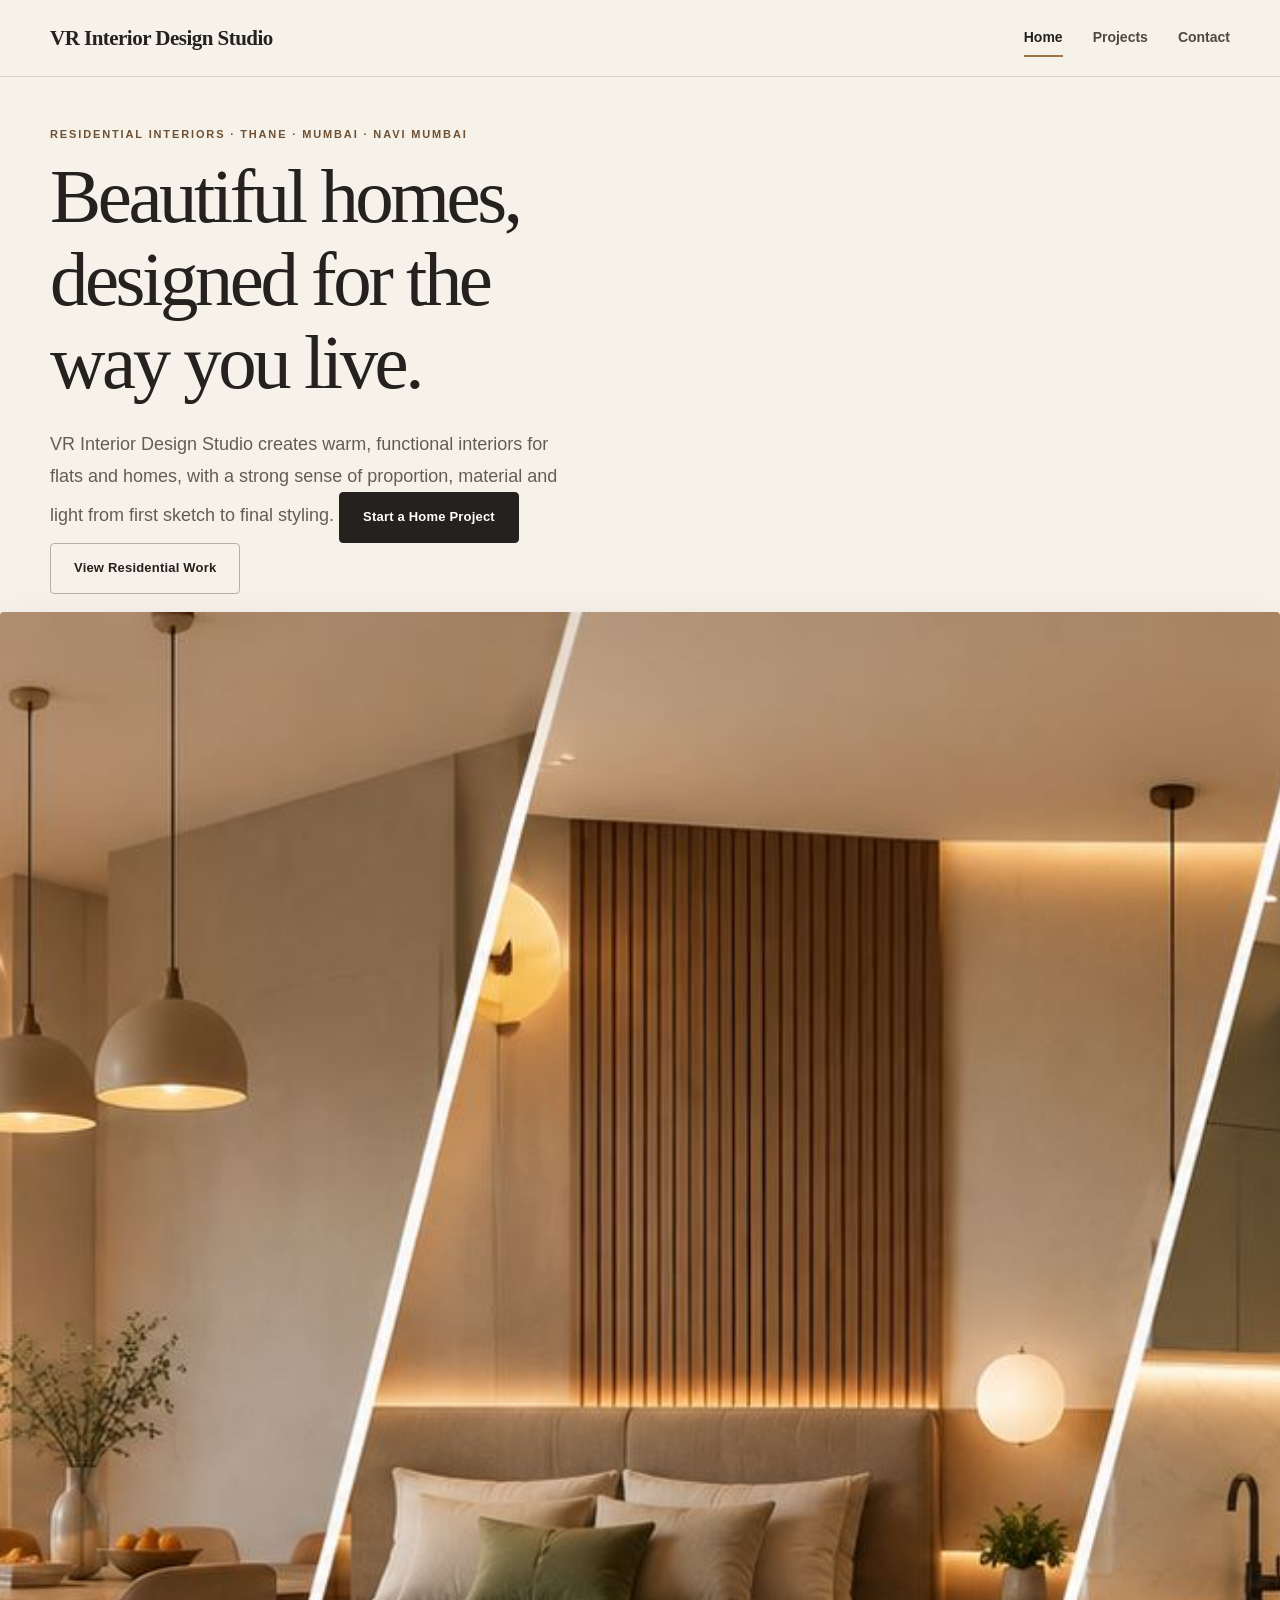
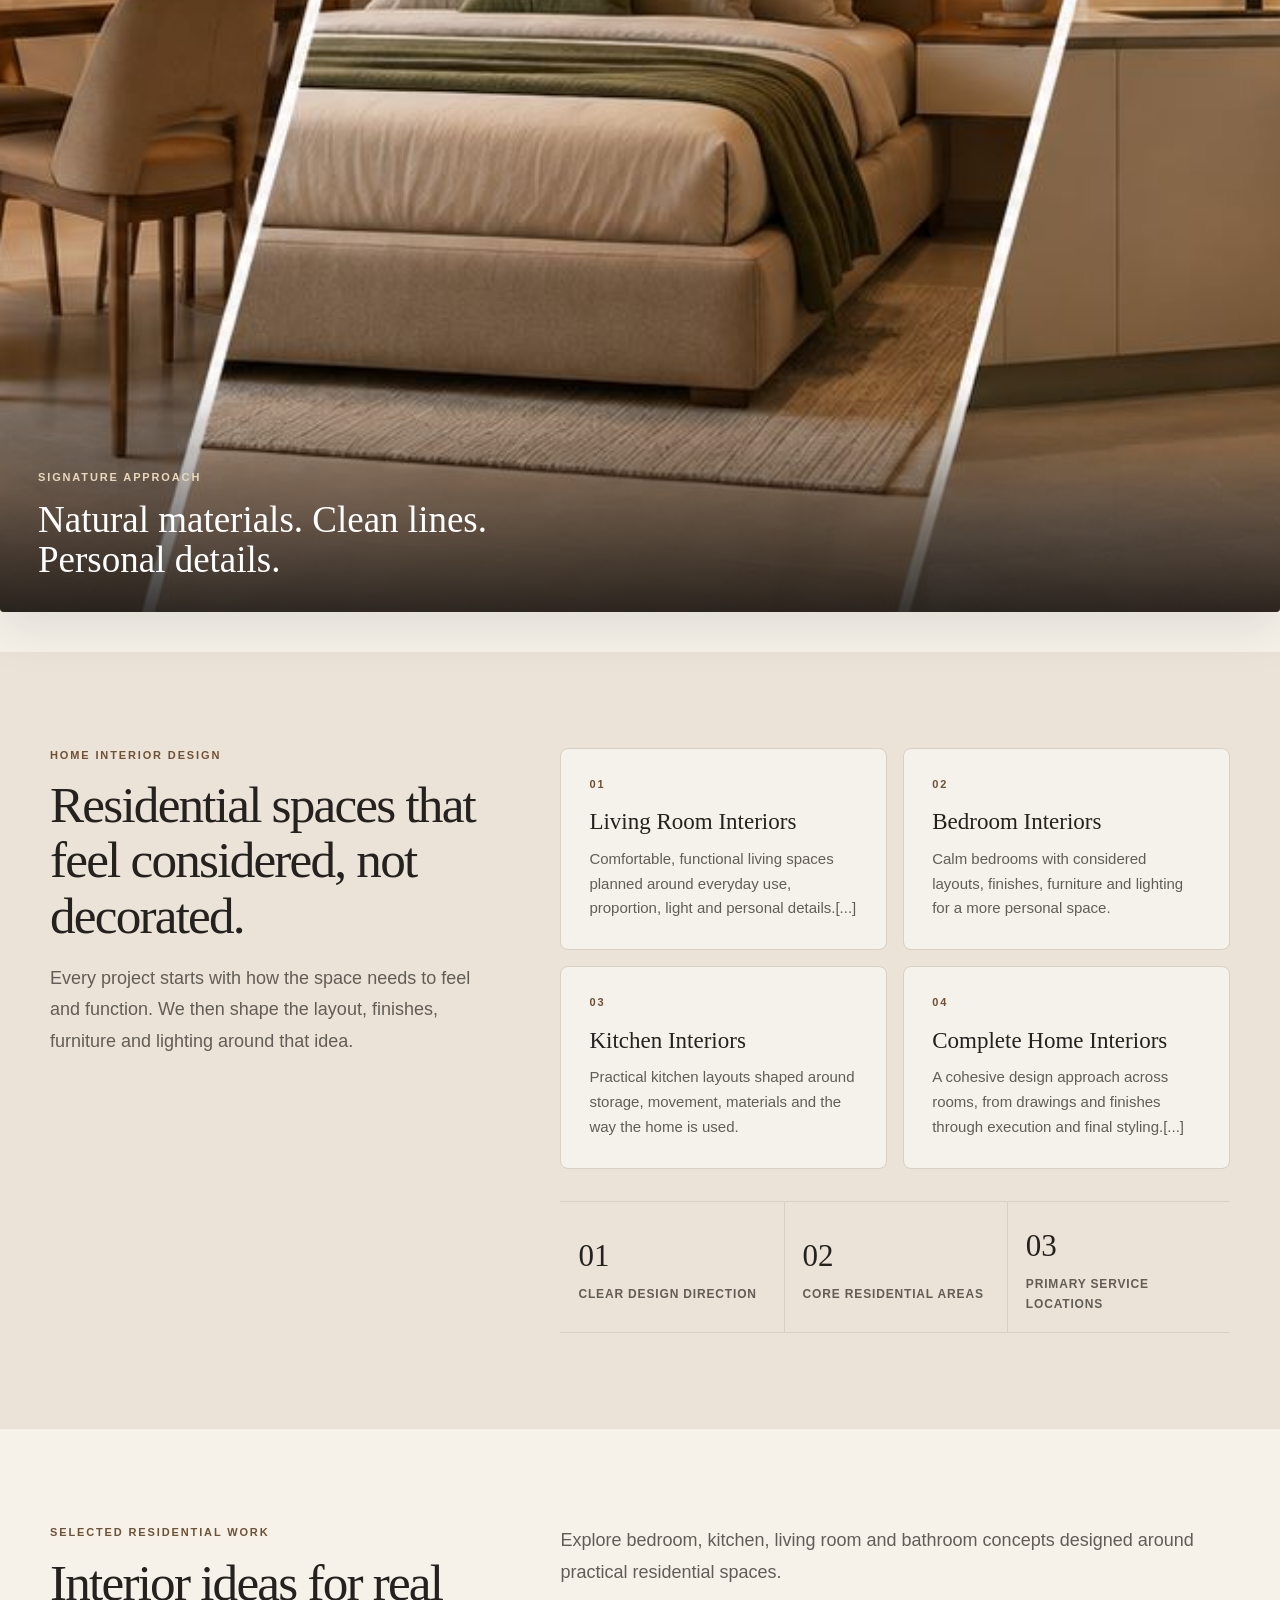
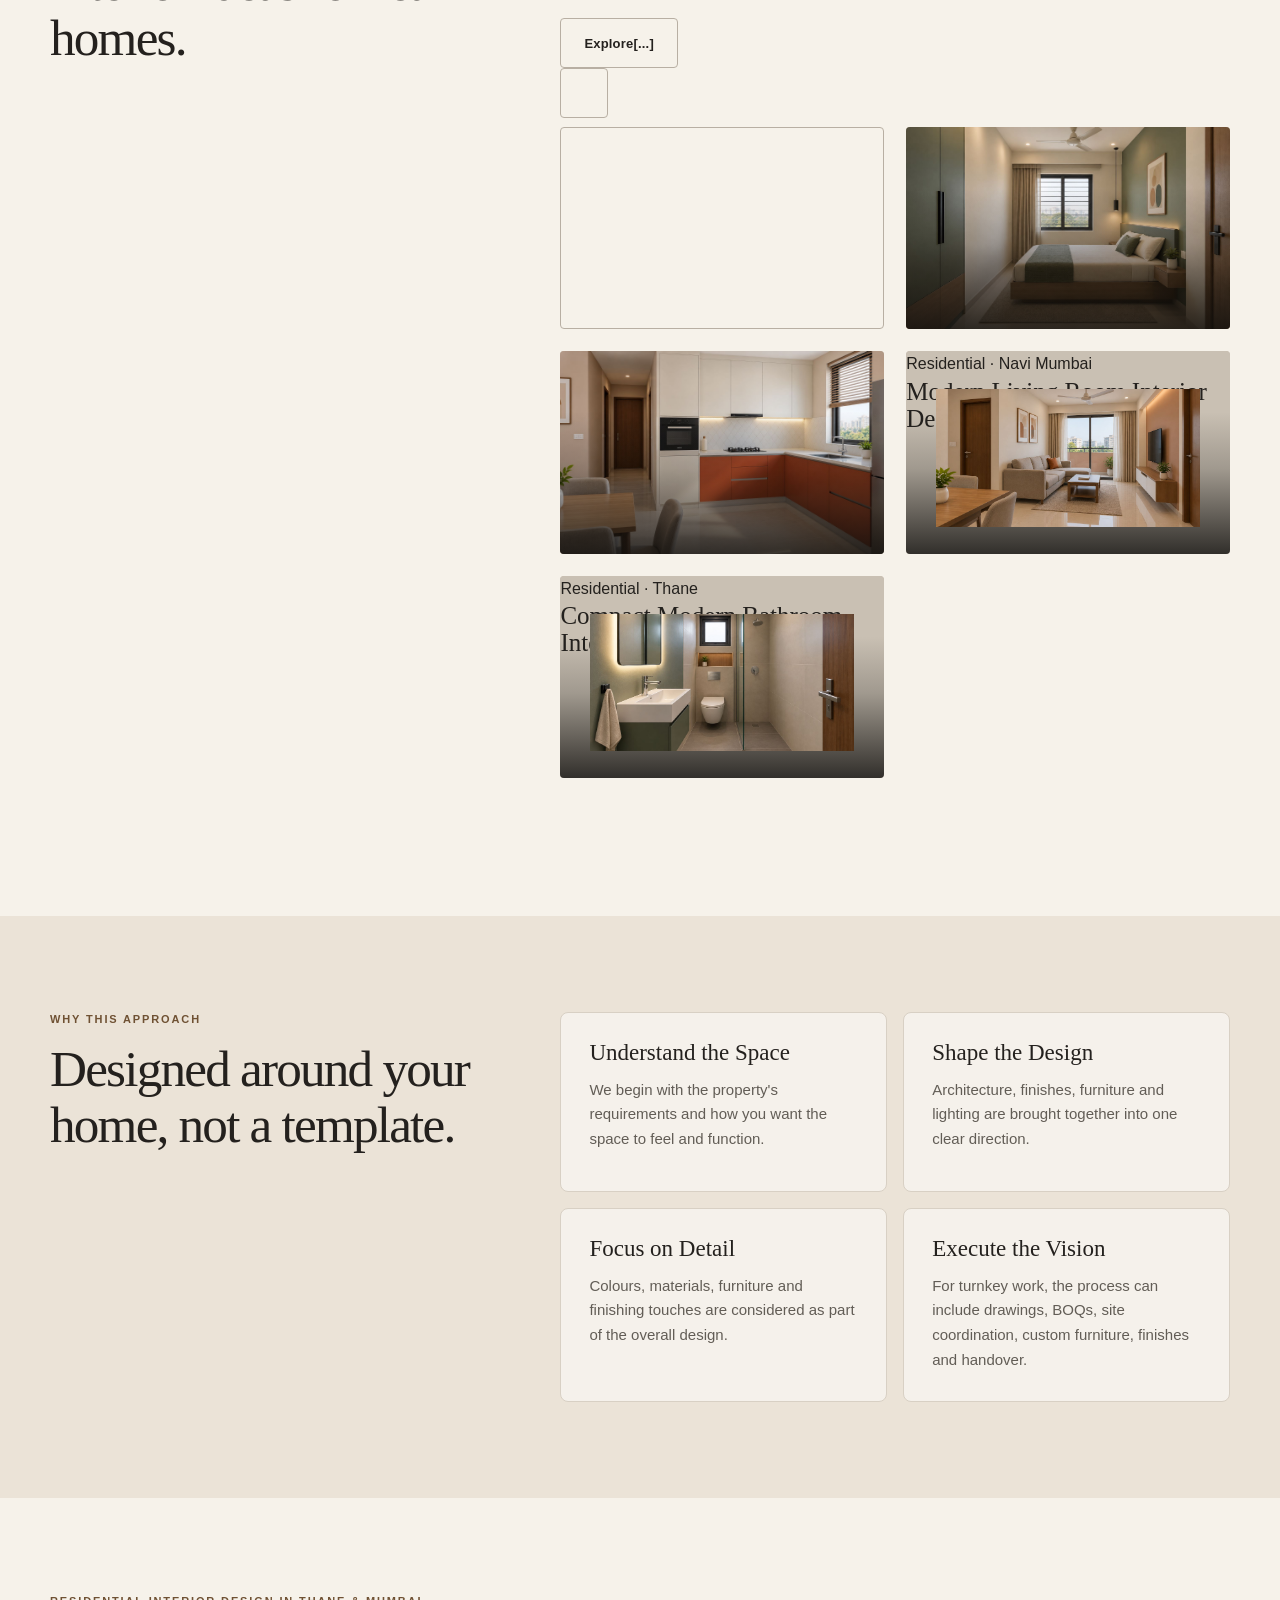
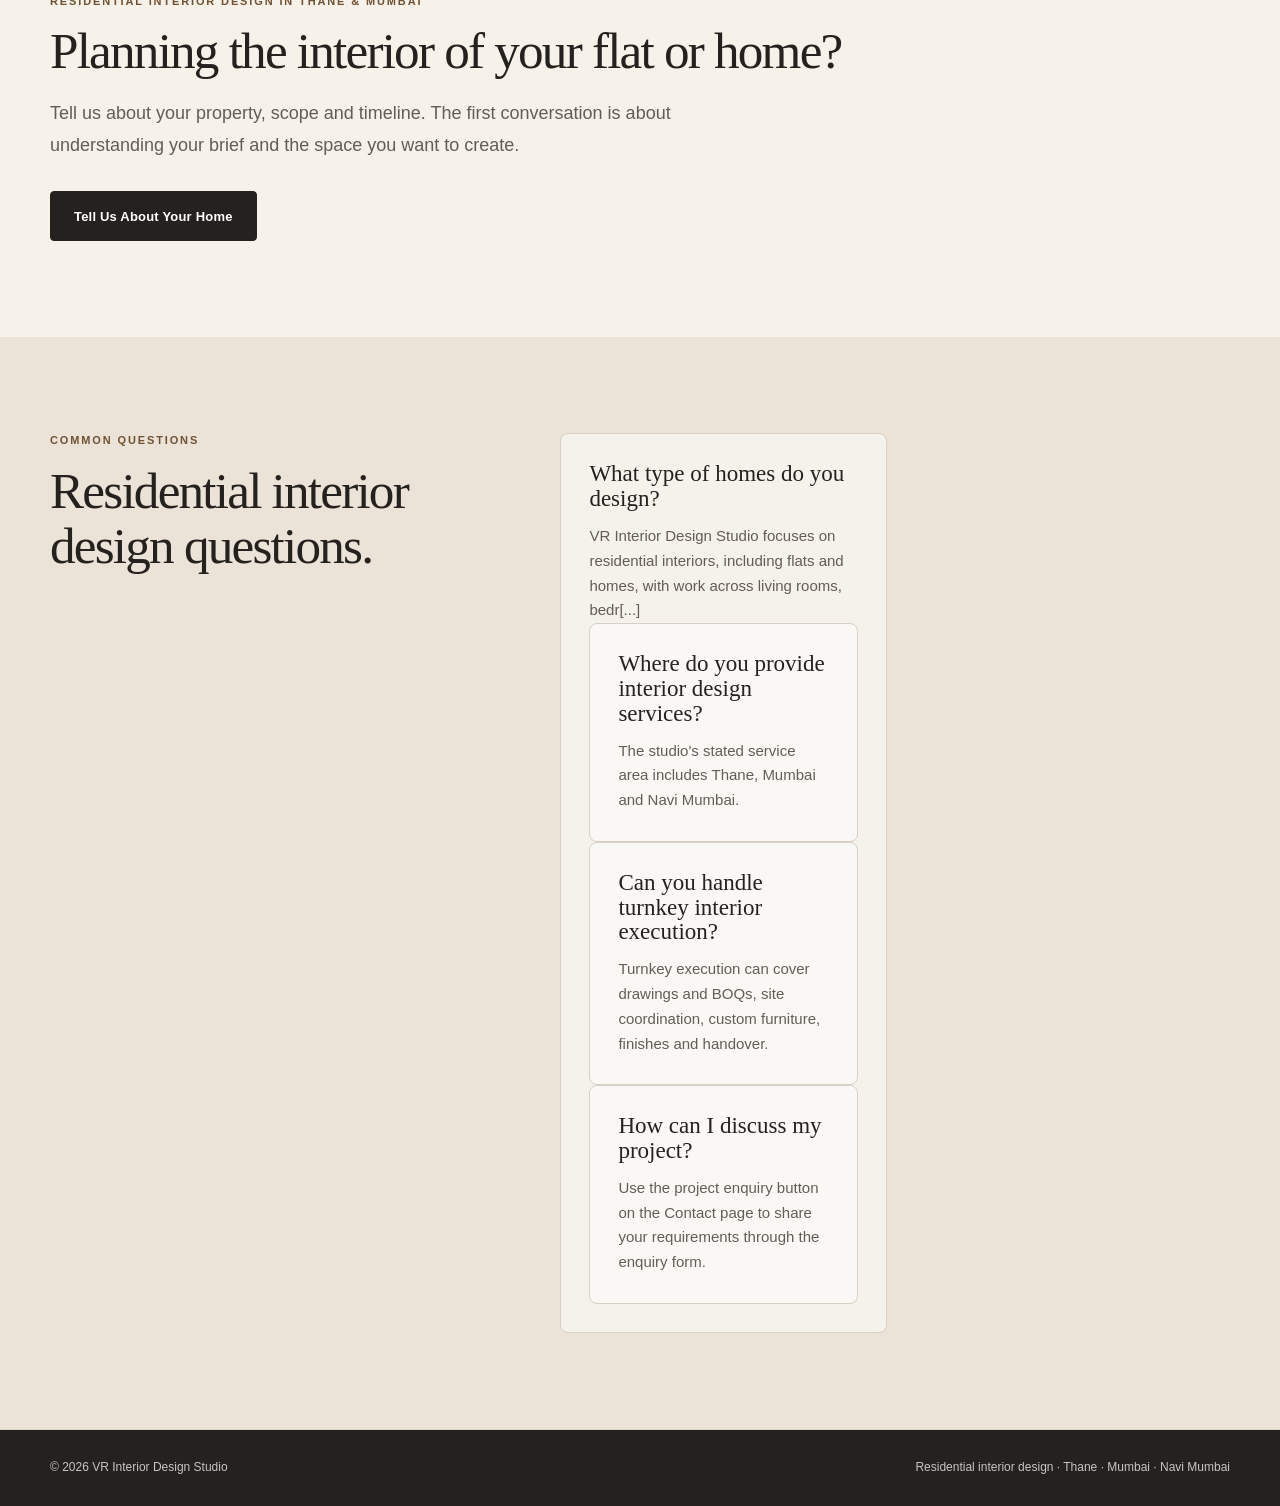
==== commit d7a694f1: "Replace invalid serviceType schema values with valid keywords for HomeAndConstructionBusiness" ====
--- a/index.html
+++ b/index.html
@@ -20,13 +20,13 @@
 <script type="application/ld+json">
 {
   "@context":"https://schema.org",
-  "@type":"InteriorDesigner",
+  "@type":"HomeAndConstructionBusiness",
   "name":"VR Interior Design Studio",
   "url":"https://vrinteriorsdesignstudio.in/",
   "email":"vrinteriorsdesignstudio.in@gmail.com",
   "areaServed":["Thane","Mumbai","Navi Mumbai"],
   "description":"Residential interior design studio creating warm, functional interiors for flats and homes, including living rooms, bedrooms, kitchens, bathrooms and complete home interiors.",
-  "serviceType":["Residential Interior Design","Home Interior Design","Flat Interior Design","Turnkey Interior Execution"]
+  "keywords":"Interior design, Residential interior design, Home interior design, Flat interior design, Turnkey interior execution"
 }
 </script>
 </head>
@@ -77,10 +77,10 @@
       <p class="lead">Every project starts with how the space needs to feel and function. We then shape the layout, finishes, furniture and lighting around that idea.</p>
     </div>
     <div class="cards">
-      <article class="card"><div class="eyebrow">01</div><h3>Living Room Interiors</h3><p>Comfortable, functional living spaces planned around everyday use, proportion, light and personal details.[...]
-      <article class="card"><div class="eyebrow">02</div><h3>Bedroom Interiors</h3><p>Calm bedrooms with considered layouts, finishes, furniture and lighting for a more personal space.</p></articl[...]
-      <article class="card"><div class="eyebrow">03</div><h3>Kitchen Interiors</h3><p>Practical kitchen layouts shaped around storage, movement, materials and the way the home is used.</p></articl[...]
-      <article class="card"><div class="eyebrow">04</div><h3>Complete Home Interiors</h3><p>A cohesive design approach across rooms, from drawings and finishes through execution and final styling.[...]
+      <article class="card"><div class="eyebrow">01</div><h3>Living Room Interiors</h3><p>Comfortable, functional living spaces planned around everyday use, proportion, light and personal details.[...]</article>
+      <article class="card"><div class="eyebrow">02</div><h3>Bedroom Interiors</h3><p>Calm bedrooms with considered layouts, finishes, furniture and lighting for a more personal space.</p></article>
+      <article class="card"><div class="eyebrow">03</div><h3>Kitchen Interiors</h3><p>Practical kitchen layouts shaped around storage, movement, materials and the way the home is used.</p></article>
+      <article class="card"><div class="eyebrow">04</div><h3>Complete Home Interiors</h3><p>A cohesive design approach across rooms, from drawings and finishes through execution and final styling.[...]</p></article>
       <div class="stats">
         <div class="stat"><strong>01</strong><span>Clear design direction</span></div>
         <div class="stat"><strong>02</strong><span>Core residential areas</span></div>
@@ -144,7 +144,7 @@
     <div class="cards">
       <article class="card"><h3>What type of homes do you design?</h3><p>VR Interior Design Studio focuses on residential interiors, including flats and homes, with work across living rooms, bedr[...]
       <article class="card"><h3>Where do you provide interior design services?</h3><p>The studio's stated service area includes Thane, Mumbai and Navi Mumbai.</p></article>
-      <article class="card"><h3>Can you handle turnkey interior execution?</h3><p>Turnkey execution can cover drawings and BOQs, site coordination, custom furniture, finishes and handover.</p></a[...]
+      <article class="card"><h3>Can you handle turnkey interior execution?</h3><p>Turnkey execution can cover drawings and BOQs, site coordination, custom furniture, finishes and handover.</p></article>
       <article class="card"><h3>How can I discuss my project?</h3><p>Use the project enquiry button on the Contact page to share your requirements through the enquiry form.</p></article>
     </div>
   </div>
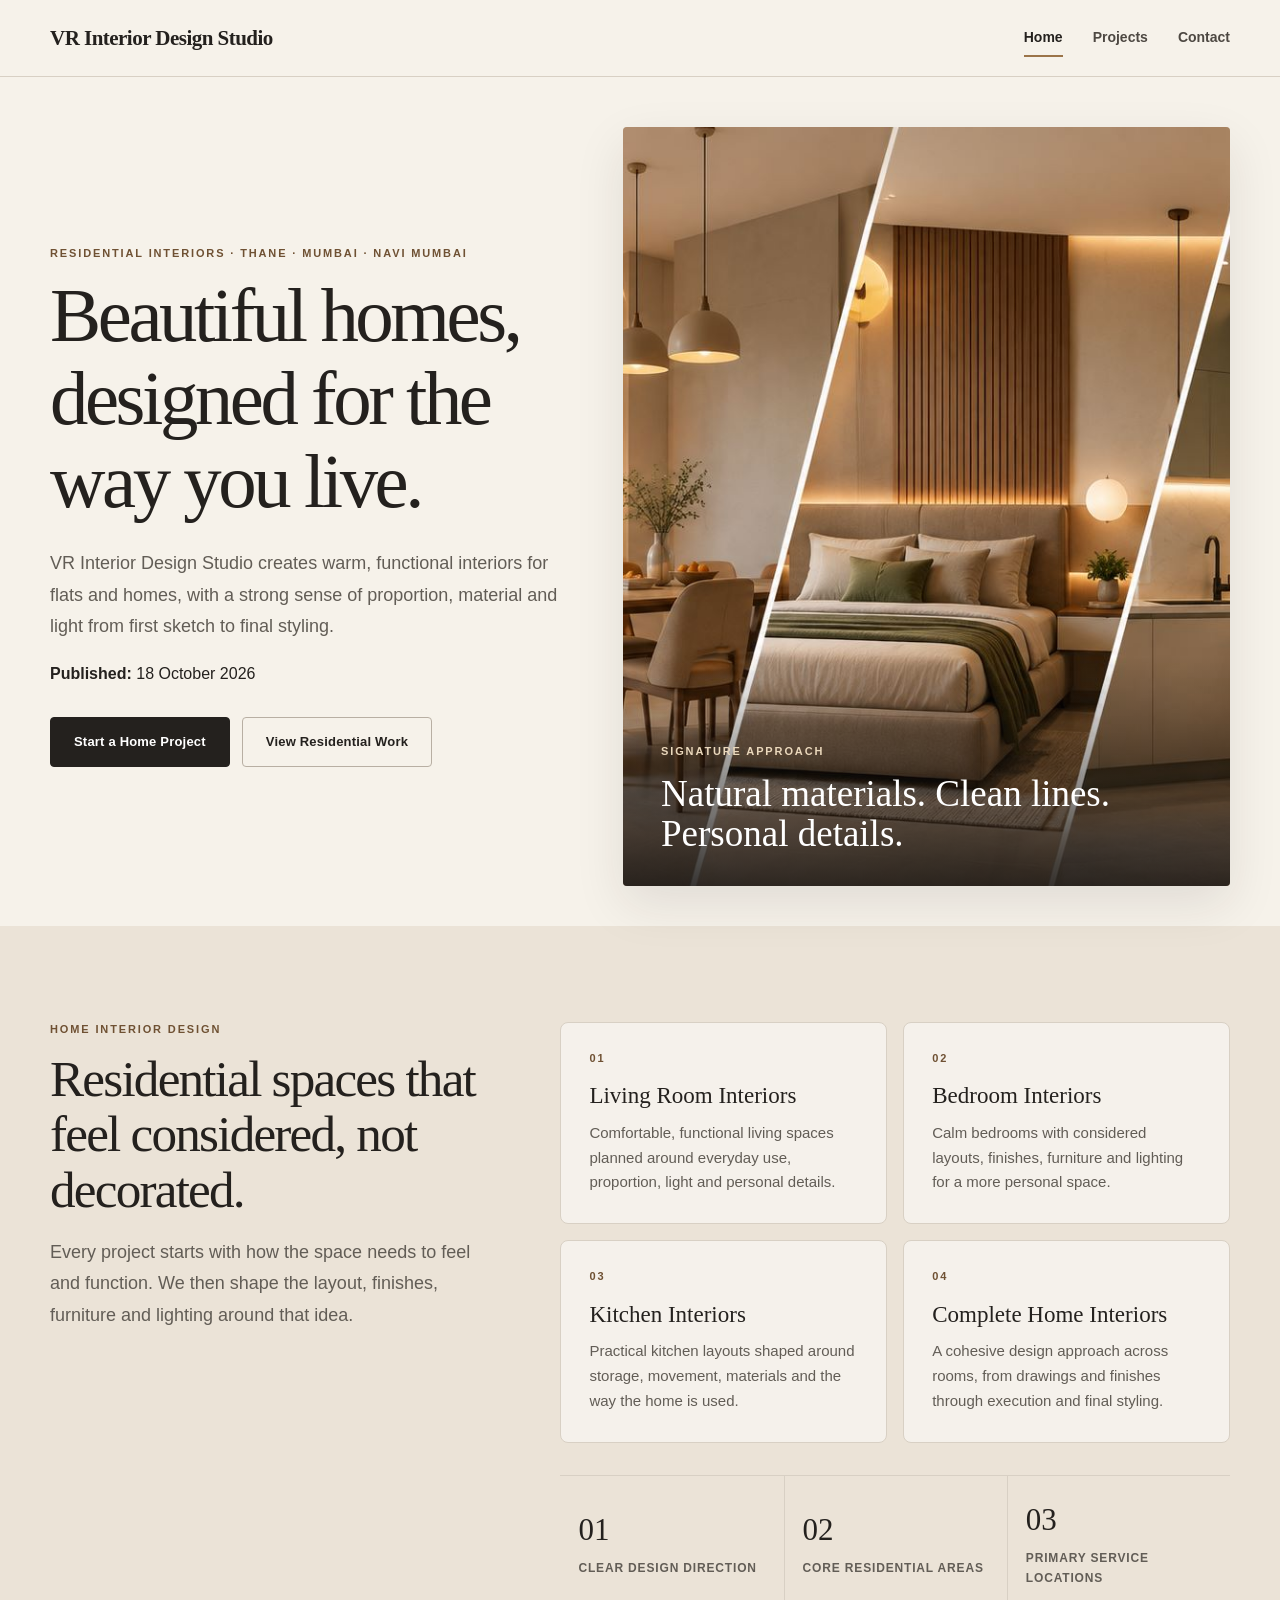
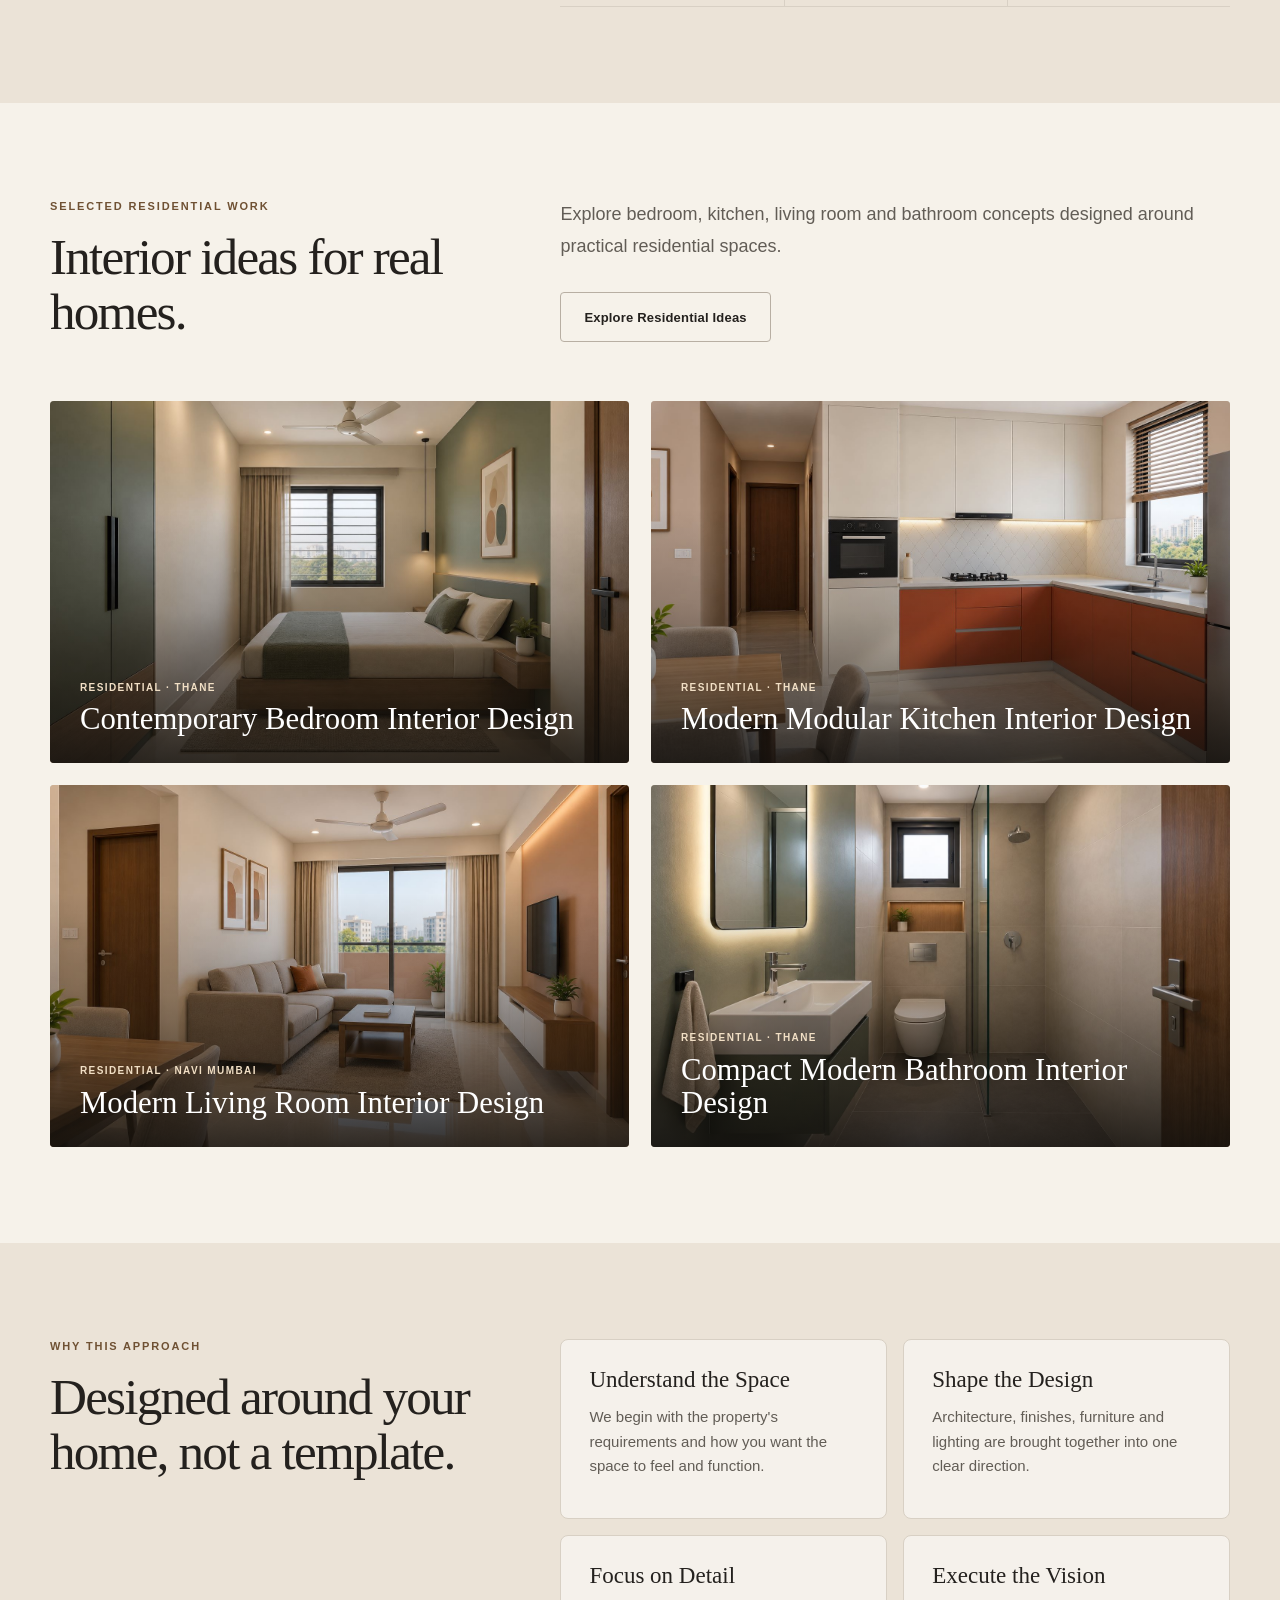
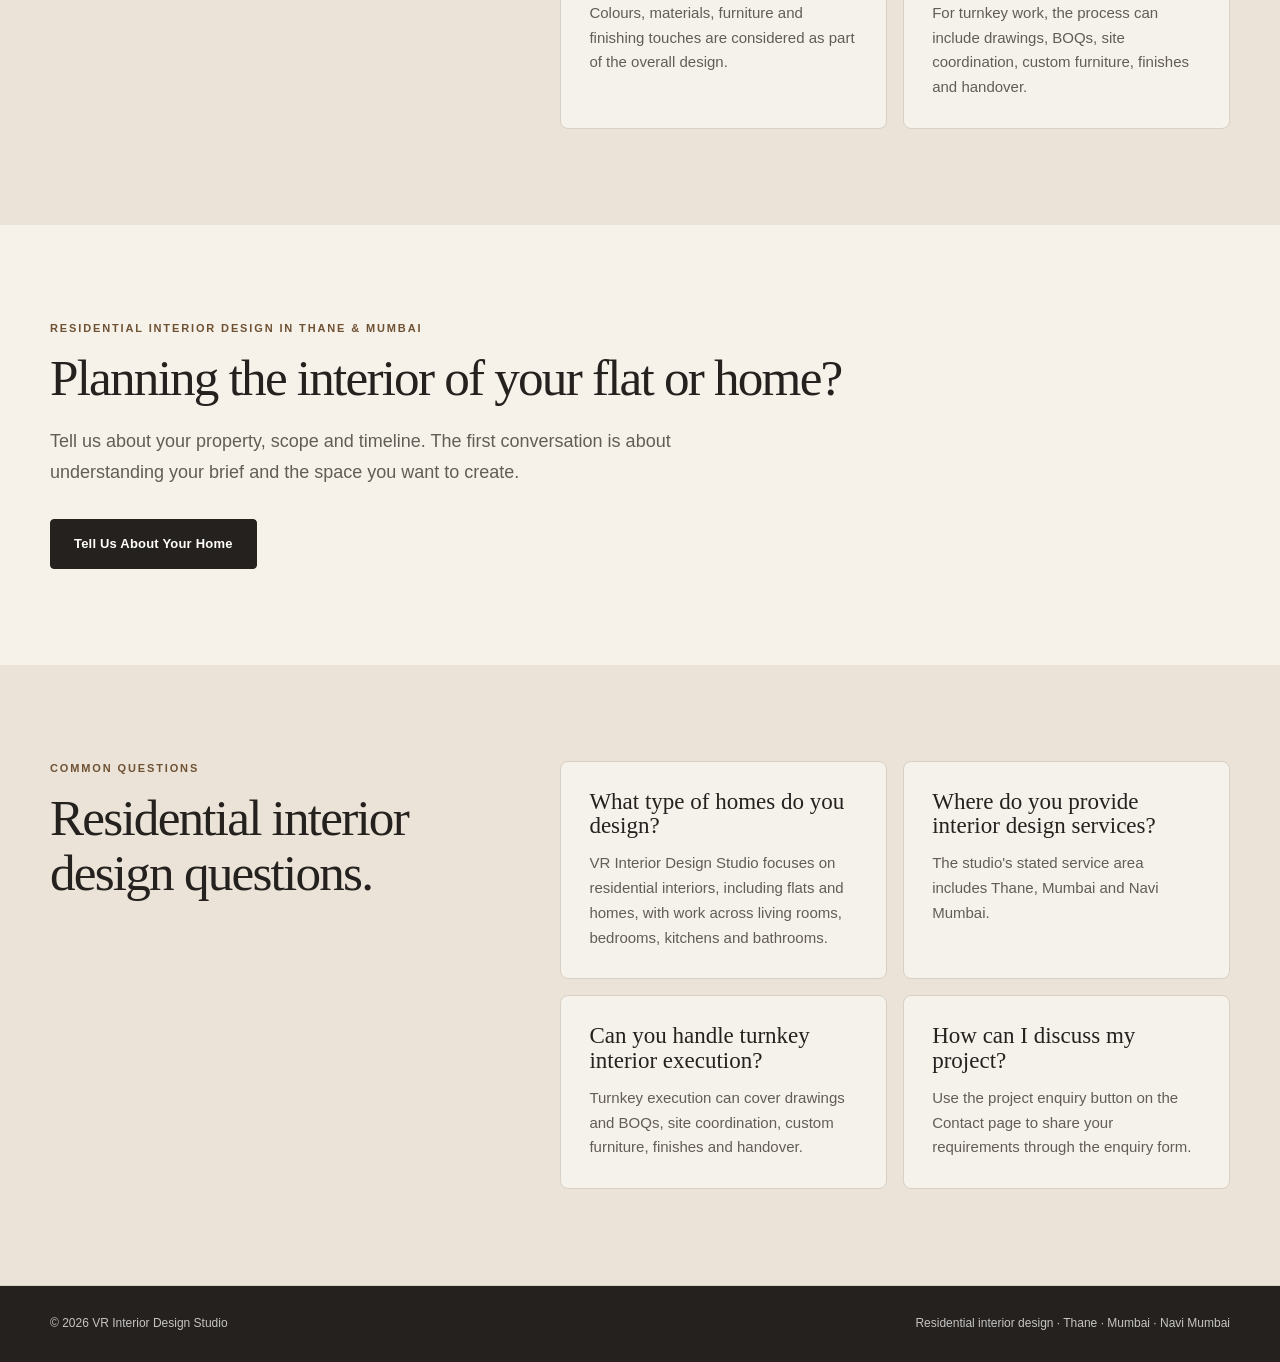
==== commit 4db178a9: "Improve SEO metadata and FAQ structured data for home page" ====
--- a/index.html
+++ b/index.html
@@ -3,10 +3,29 @@
 <head>
 <meta charset="utf-8">
 <meta name="viewport" content="width=device-width, initial-scale=1">
-<title>Residential Interior Designers in Thane, Mumbai & Navi Mumbai | VR Interior Design Studio</title>
-<meta name="description" content="VR Interior Design Studio creates residential interiors for flats and homes in Thane, Mumbai and Navi Mumbai, including living rooms, bedrooms, kitchens, bathrooms[...]">
+<title>VR Interior Design Studio — Thane & Mumbai Interiors</title>
+<meta name="description" content="VR Interior Design Studio creates warm, functional residential interiors for flats and homes in Thane, Mumbai and Navi Mumbai.">
 <meta name="robots" content="index, follow">
 <link rel="canonical" href="https://vrinteriorsdesignstudio.in/">
+<link rel="icon" href="/favicon.ico">
+
+<!-- Open Graph -->
+<meta property="og:type" content="website">
+<meta property="og:title" content="VR Interior Design Studio — Thane & Mumbai Interiors">
+<meta property="og:description" content="VR Interior Design Studio creates warm, functional residential interiors for flats and homes in Thane, Mumbai and Navi Mumbai.">
+<meta property="og:image" content="https://vrinteriorsdesignstudio.in/images/interior-designers.jpg">
+<meta property="og:url" content="https://vrinteriorsdesignstudio.in/">
+
+<!-- Twitter Card -->
+<meta name="twitter:card" content="summary_large_image">
+<meta name="twitter:title" content="VR Interior Design Studio — Thane & Mumbai Interiors">
+<meta name="twitter:description" content="VR Interior Design Studio creates warm, functional residential interiors for flats and homes in Thane, Mumbai and Navi Mumbai.">
+<meta name="twitter:image" content="https://vrinteriorsdesignstudio.in/images/interior-designers.jpg">
+
+<!-- Freshness signals -->
+<meta property="article:published_time" content="2026-10-18T00:00:00+05:30">
+<meta property="article:modified_time" content="2026-10-18T00:00:00+05:30">
+
 <link rel="stylesheet" href="css/style.css">
 <!-- Google tag (gtag.js) -->
 <script async src="https://www.googletagmanager.com/gtag/js?id=G-1P1995E1PD"></script>
@@ -26,7 +45,78 @@
   "email":"vrinteriorsdesignstudio.in@gmail.com",
   "areaServed":["Thane","Mumbai","Navi Mumbai"],
   "description":"Residential interior design studio creating warm, functional interiors for flats and homes, including living rooms, bedrooms, kitchens, bathrooms and complete home interiors.",
-  "keywords":"Interior design, Residential interior design, Home interior design, Flat interior design, Turnkey interior execution"
+  "keywords":"Interior design, Residential interior design, Home interior design, Flat interior design, thane interior designer",
+  "datePublished":"2026-10-18",
+  "dateModified":"2026-10-18",
+  "author": {
+    "@type":"Organization",
+    "name":"VR Interior Design Studio",
+    "url":"https://vrinteriorsdesignstudio.in/about.html"
+  }
+}
+</script>
+<script type="application/ld+json">
+{
+  "@context": "https://schema.org",
+  "@type": "WebPage",
+  "url": "https://vrinteriorsdesignstudio.in/",
+  "name": "VR Interior Design Studio — Thane & Mumbai Interiors",
+  "description": "VR Interior Design Studio creates warm, functional residential interiors for flats and homes in Thane, Mumbai and Navi Mumbai.",
+  "datePublished": "2026-10-18",
+  "dateModified": "2026-10-18",
+  "author": {
+    "@type": "Organization",
+    "name": "VR Interior Design Studio",
+    "url": "https://vrinteriorsdesignstudio.in/about.html"
+  },
+  "publisher": {
+    "@type": "Organization",
+    "name": "VR Interior Design Studio",
+    "logo": {
+      "@type": "ImageObject",
+      "url": "https://vrinteriorsdesignstudio.in/images/interior-designers.jpg"
+    }
+  }
+}
+</script>
+<script type="application/ld+json">
+{
+  "@context": "https://schema.org",
+  "@type": "FAQPage",
+  "mainEntity": [
+    {
+      "@type": "Question",
+      "name": "What type of homes do you design?",
+      "acceptedAnswer": {
+        "@type": "Answer",
+        "text": "VR Interior Design Studio focuses on residential interiors, including flats and homes, with work across living rooms, bedrooms, kitchens and bathrooms."
+      }
+    },
+    {
+      "@type": "Question",
+      "name": "Where do you provide interior design services?",
+      "acceptedAnswer": {
+        "@type": "Answer",
+        "text": "The studio's stated service area includes Thane, Mumbai and Navi Mumbai."
+      }
+    },
+    {
+      "@type": "Question",
+      "name": "Can you handle turnkey interior execution?",
+      "acceptedAnswer": {
+        "@type": "Answer",
+        "text": "Turnkey execution can cover drawings and BOQs, site coordination, custom furniture, finishes and handover."
+      }
+    },
+    {
+      "@type": "Question",
+      "name": "How can I discuss my project?",
+      "acceptedAnswer": {
+        "@type": "Answer",
+        "text": "Use the project enquiry button on the Contact page to share your requirements through the enquiry form."
+      }
+    }
+  ]
 }
 </script>
 </head>
@@ -51,7 +141,8 @@
     <div>
       <div class="eyebrow">Residential Interiors · Thane · Mumbai · Navi Mumbai</div>
       <h1>Beautiful homes, designed for the way you live.</h1>
-      <p class="lead">VR Interior Design Studio creates warm, functional interiors for flats and homes, with a strong sense of proportion, material and light from first sketch to final styling.</p[...]
+      <p class="lead">VR Interior Design Studio creates warm, functional interiors for flats and homes, with a strong sense of proportion, material and light from first sketch to final styling.</p>
+      <p class="meta"><strong>Published:</strong> <time datetime="2026-10-18">18 October 2026</time></p>
       <div class="actions">
         <a class="btn primary" href="contact.html">Start a Home Project</a>
         <a class="btn" href="work.html">View Residential Work</a>
@@ -59,7 +150,7 @@
     </div>
     <div class="hero-card" aria-label="Residential interior design visual">
       <div class="hero-arch">
-        <img src="images/interior-designers.jpg" alt="Warm modern residential interior design for a home in Thane and Mumbai" class="hero-image" width="1536" height="1024" fetchpriority="high" dec[...]
+        <img src="images/interior-designers.jpg" alt="Warm modern residential interior design for a home in Thane and Mumbai" class="hero-image" width="1536" height="1024" fetchpriority="high" decoding="async">
       </div>
       <div class="caption">
         <div class="eyebrow light-eyebrow">Signature Approach</div>
@@ -77,10 +168,10 @@
       <p class="lead">Every project starts with how the space needs to feel and function. We then shape the layout, finishes, furniture and lighting around that idea.</p>
     </div>
     <div class="cards">
-      <article class="card"><div class="eyebrow">01</div><h3>Living Room Interiors</h3><p>Comfortable, functional living spaces planned around everyday use, proportion, light and personal details.[...]</article>
+      <article class="card"><div class="eyebrow">01</div><h3>Living Room Interiors</h3><p>Comfortable, functional living spaces planned around everyday use, proportion, light and personal details.</p></article>
       <article class="card"><div class="eyebrow">02</div><h3>Bedroom Interiors</h3><p>Calm bedrooms with considered layouts, finishes, furniture and lighting for a more personal space.</p></article>
       <article class="card"><div class="eyebrow">03</div><h3>Kitchen Interiors</h3><p>Practical kitchen layouts shaped around storage, movement, materials and the way the home is used.</p></article>
-      <article class="card"><div class="eyebrow">04</div><h3>Complete Home Interiors</h3><p>A cohesive design approach across rooms, from drawings and finishes through execution and final styling.[...]</p></article>
+      <article class="card"><div class="eyebrow">04</div><h3>Complete Home Interiors</h3><p>A cohesive design approach across rooms, from drawings and finishes through execution and final styling.</p></article>
       <div class="stats">
         <div class="stat"><strong>01</strong><span>Clear design direction</span></div>
         <div class="stat"><strong>02</strong><span>Core residential areas</span></div>
@@ -94,23 +185,23 @@
   <div class="container">
     <div class="split section-intro">
       <div><div class="eyebrow">Selected Residential Work</div><h2>Interior ideas for real homes.</h2></div>
-      <div><p class="lead">Explore bedroom, kitchen, living room and bathroom concepts designed around practical residential spaces.</p><div class="actions"><a class="btn" href="work.html">Explore[...]
+      <div><p class="lead">Explore bedroom, kitchen, living room and bathroom concepts designed around practical residential spaces.</p><div class="actions"><a class="btn" href="work.html">Explore Residential Ideas</a></div></div>
     </div>
     <div class="work-grid">
       <a class="project one" href="work.html">
-        <div class="project-bg"><img src="images/modern-bedroom-interior-design-thane.jpg" alt="Contemporary bedroom interior design in Thane" width="1472" height="832" loading="lazy" decoding="as[...]
+        <div class="project-bg"><img src="images/modern-bedroom-interior-design-thane.jpg" alt="Contemporary bedroom interior design in Thane" width="1472" height="832" loading="lazy" decoding="async"></div>
         <div class="project-copy"><span>Residential · Thane</span><h3>Contemporary Bedroom Interior Design</h3></div>
       </a>
       <a class="project two" href="work.html">
-        <div class="project-bg"><img src="images/best-kitchen-area-interior-designer.jpg" alt="Modern modular kitchen interior design in Thane" width="1472" height="832" loading="lazy" decoding="a[...]
+        <div class="project-bg"><img src="images/best-kitchen-area-interior-designer.jpg" alt="Modern modular kitchen interior design in Thane" width="1472" height="832" loading="lazy" decoding="async"></div>
         <div class="project-copy"><span>Residential · Thane</span><h3>Modern Modular Kitchen Interior Design</h3></div>
       </a>
       <a class="project three" href="work.html">
-        <div class="project-bg"><img src="images/living-room-interior-design.jpg" alt="Modern living room interior design in Navi Mumbai" width="1472" height="832" loading="lazy" decoding="async"[...]
+        <div class="project-bg"><img src="images/living-room-interior-design.jpg" alt="Modern living room interior design in Navi Mumbai" width="1472" height="832" loading="lazy" decoding="async"></div>
         <div class="project-copy"><span>Residential · Navi Mumbai</span><h3>Modern Living Room Interior Design</h3></div>
       </a>
       <a class="project four" href="work.html">
-        <div class="project-bg"><img src="images/modern-bathroom-interior-design-thane.jpg" alt="Compact modern bathroom interior design in Thane" width="1472" height="832" loading="lazy" decodin[...]
+        <div class="project-bg"><img src="images/modern-bathroom-interior-design-thane.jpg" alt="Compact modern bathroom interior design in Thane" width="1472" height="832" loading="lazy" decoding="async"></div>
         <div class="project-copy"><span>Residential · Thane</span><h3>Compact Modern Bathroom Interior Design</h3></div>
       </a>
     </div>
@@ -142,7 +233,7 @@
   <div class="container split">
     <div class="kicker"><div class="eyebrow">Common Questions</div><h2>Residential interior design questions.</h2></div>
     <div class="cards">
-      <article class="card"><h3>What type of homes do you design?</h3><p>VR Interior Design Studio focuses on residential interiors, including flats and homes, with work across living rooms, bedr[...]
+      <article class="card"><h3>What type of homes do you design?</h3><p>VR Interior Design Studio focuses on residential interiors, including flats and homes, with work across living rooms, bedrooms, kitchens and bathrooms.</p></article>
       <article class="card"><h3>Where do you provide interior design services?</h3><p>The studio's stated service area includes Thane, Mumbai and Navi Mumbai.</p></article>
       <article class="card"><h3>Can you handle turnkey interior execution?</h3><p>Turnkey execution can cover drawings and BOQs, site coordination, custom furniture, finishes and handover.</p></article>
       <article class="card"><h3>How can I discuss my project?</h3><p>Use the project enquiry button on the Contact page to share your requirements through the enquiry form.</p></article>
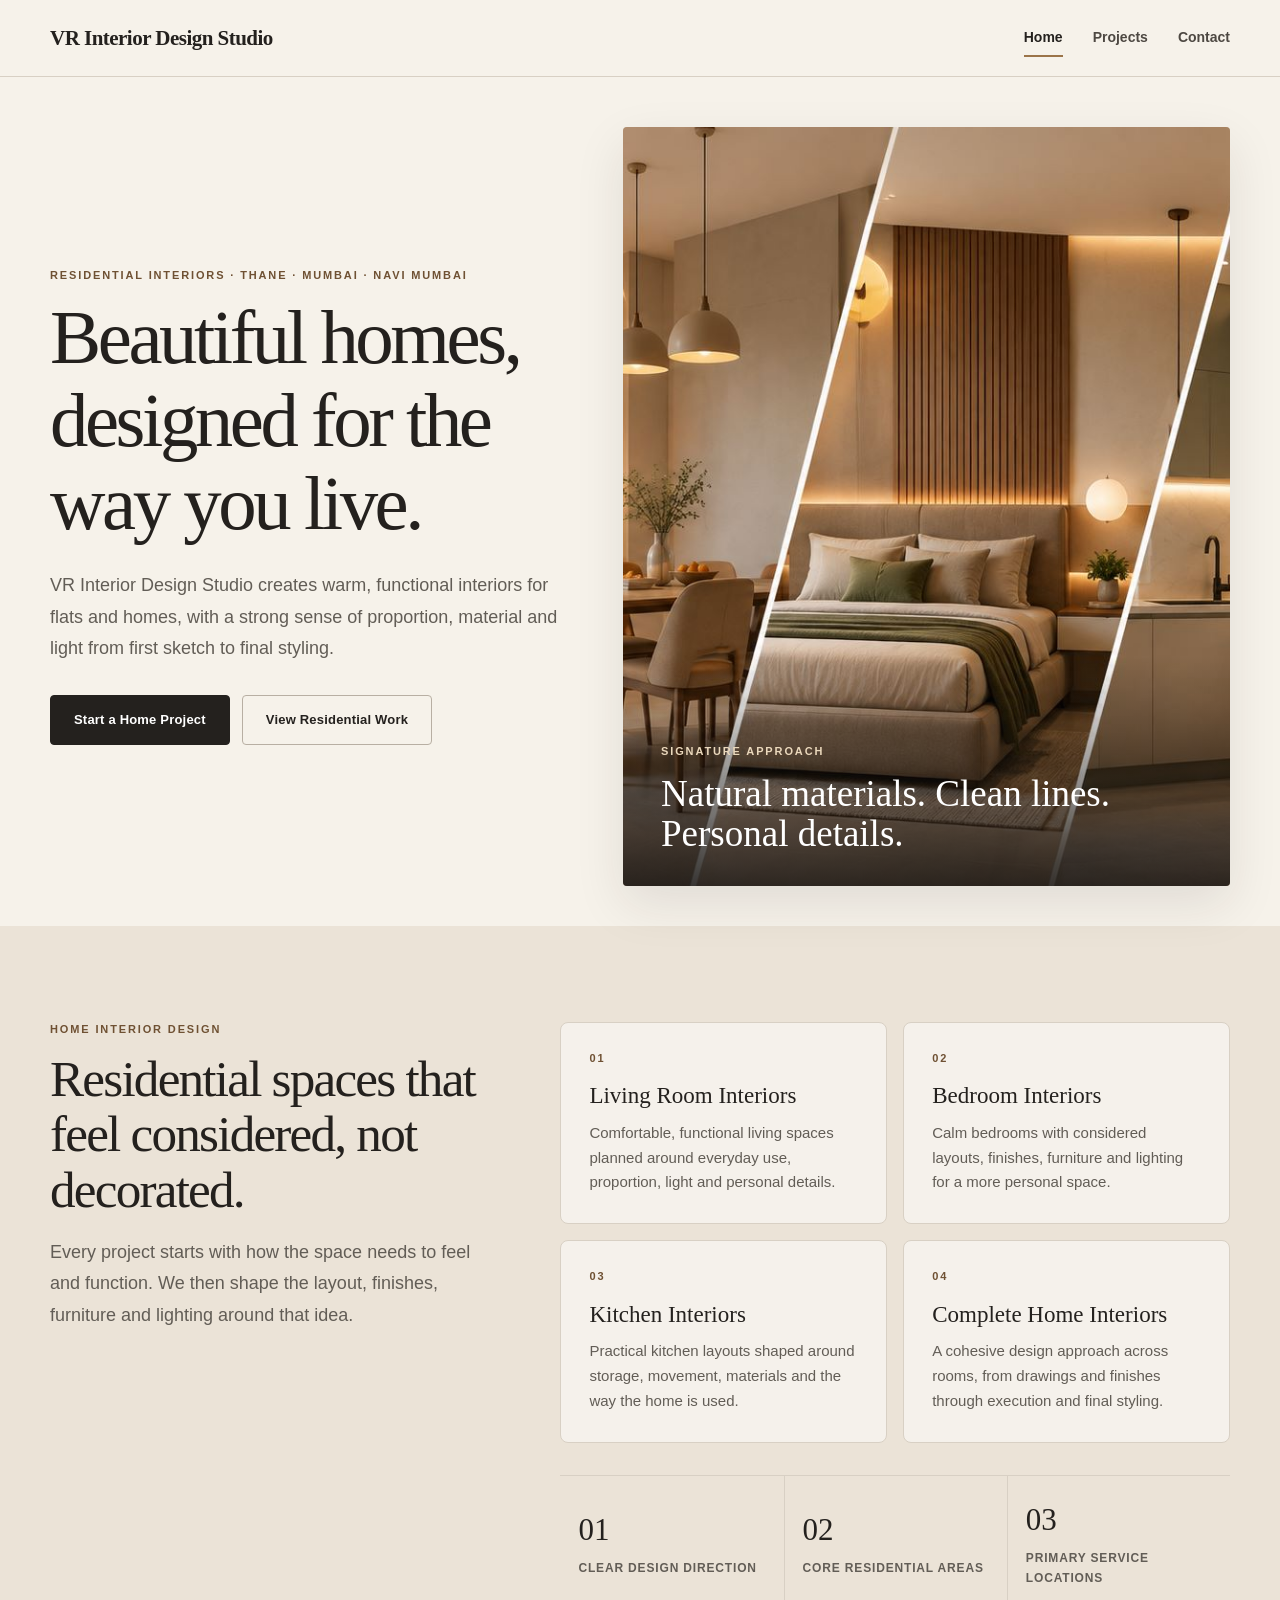
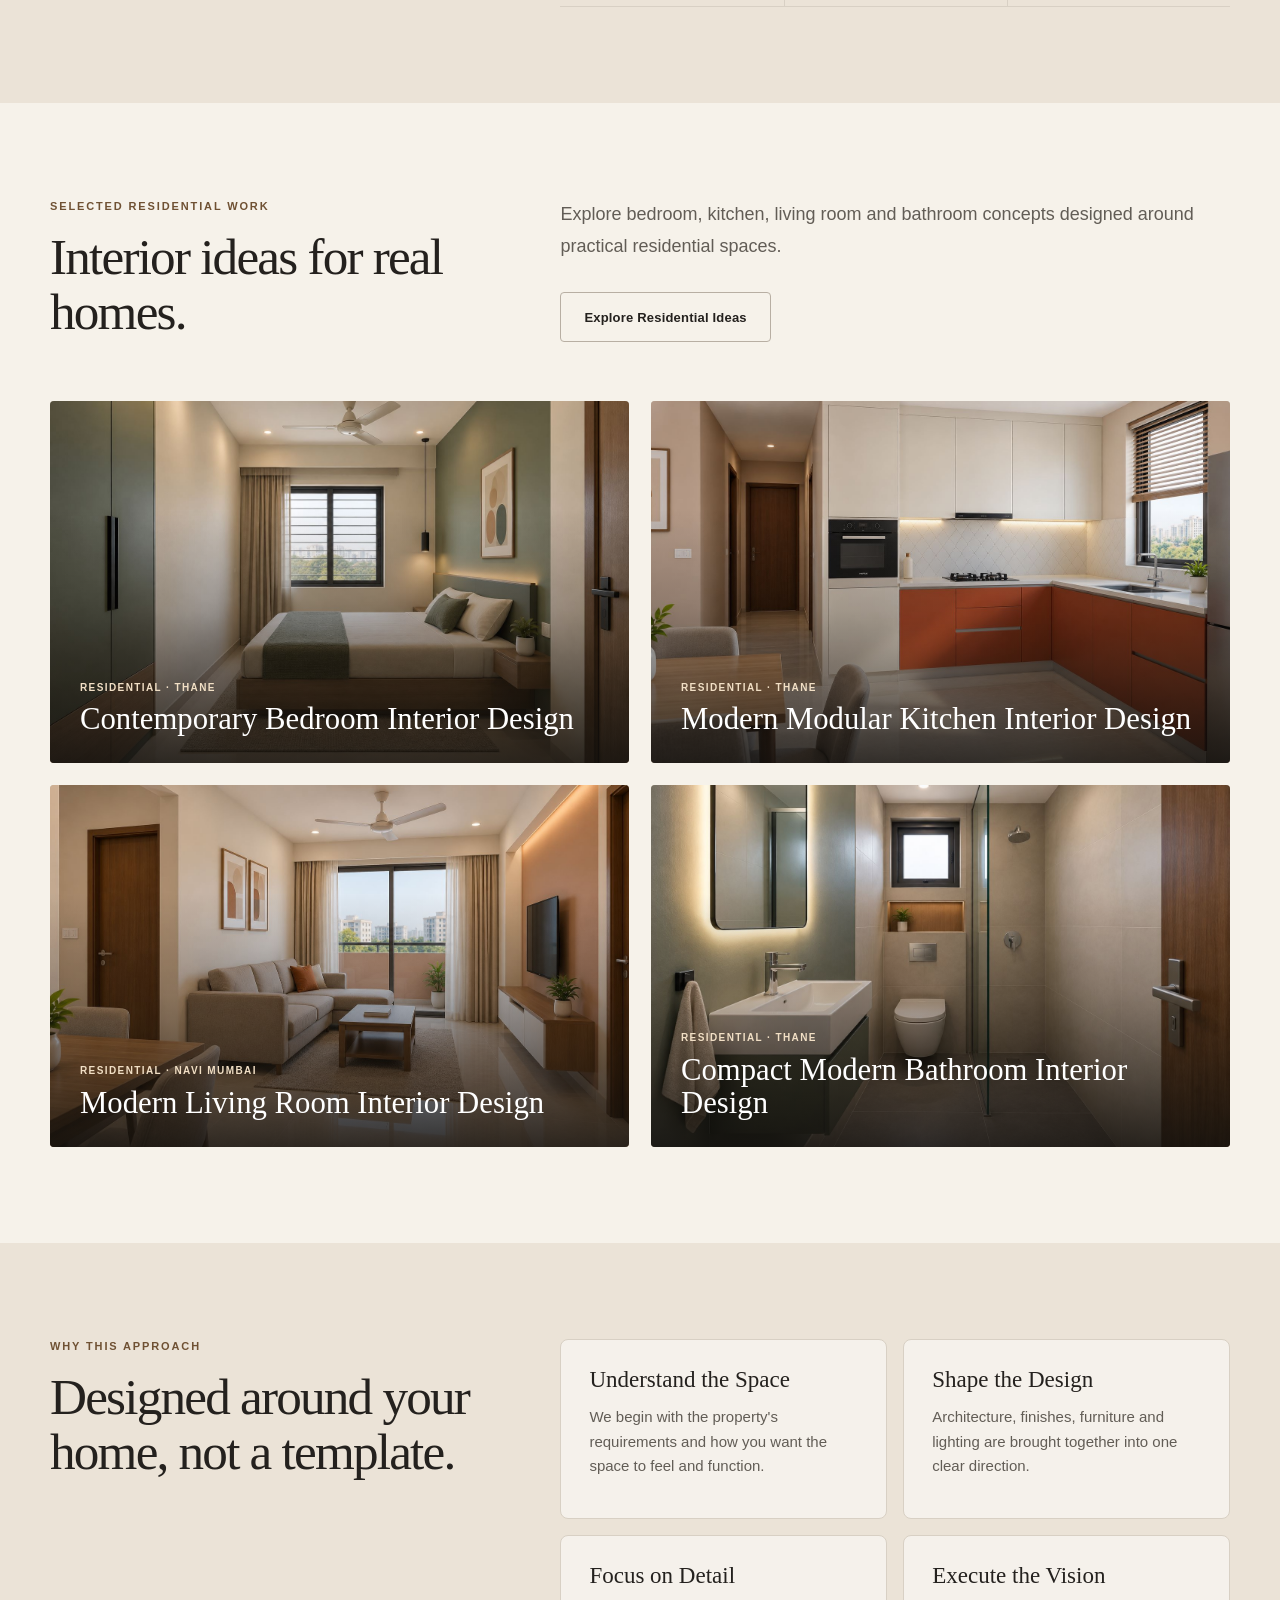
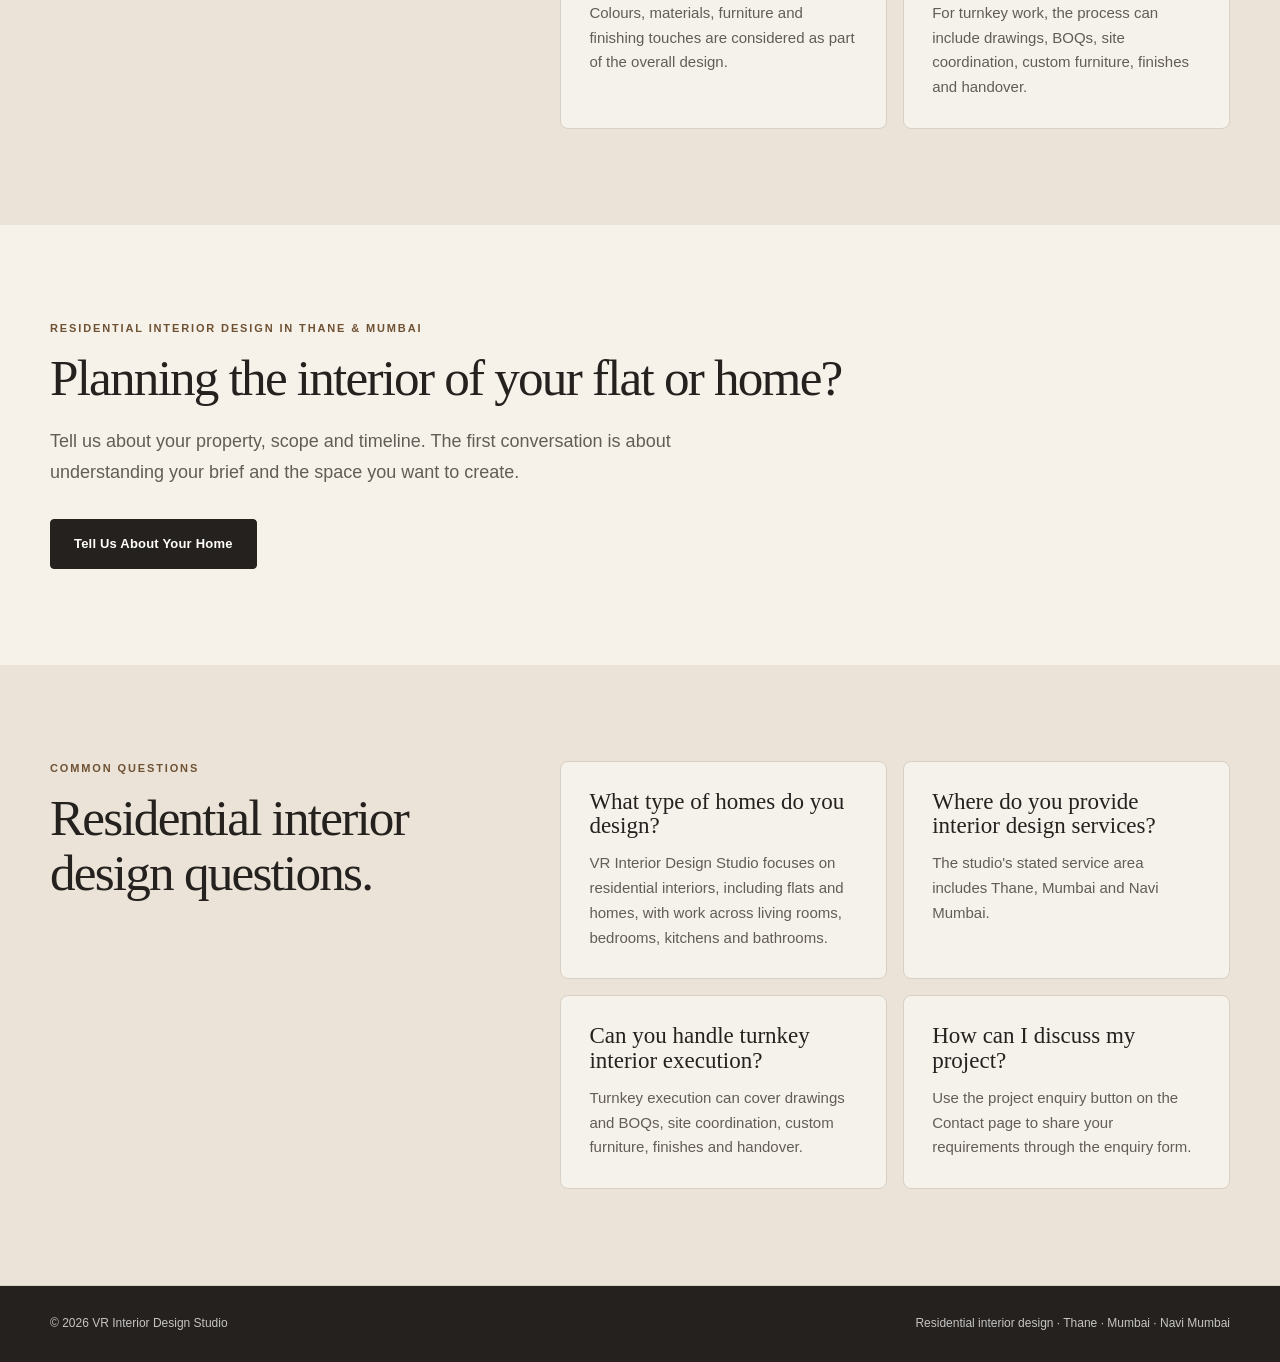
==== commit 1a5928e9: "Update index.html" ====
--- a/index.html
+++ b/index.html
@@ -3,24 +3,21 @@
 <head>
 <meta charset="utf-8">
 <meta name="viewport" content="width=device-width, initial-scale=1">
-<title>VR Interior Design Studio — Thane & Mumbai Interiors</title>
+<title>Interior Designers in Thane | VR Interior Design Studio</title>
 <meta name="description" content="VR Interior Design Studio creates warm, functional residential interiors for flats and homes in Thane, Mumbai and Navi Mumbai.">
 <meta name="robots" content="index, follow">
 <link rel="canonical" href="https://vrinteriorsdesignstudio.in/">
 <link rel="icon" href="/favicon.ico">
-
-<!-- Open Graph -->
+<link rel="stylesheet" href="css/style.css">
 <meta property="og:type" content="website">
-<meta property="og:title" content="VR Interior Design Studio — Thane & Mumbai Interiors">
-<meta property="og:description" content="VR Interior Design Studio creates warm, functional residential interiors for flats and homes in Thane, Mumbai and Navi Mumbai.">
+<meta property="og:site_name" content="VR Interior Design Studio">
+<meta property="og:locale" content="en_IN">
+<meta property="og:title" content="Interior Designers in Thane | VR Interior Design Studio">
+<meta property="og:description" content="Explore residential interior design in Thane, Mumbai and Navi Mumbai. View projects and plan your home project with VR Interior Design Studio.">
 <meta property="og:image" content="https://vrinteriorsdesignstudio.in/images/interior-designers.jpg">
 <meta property="og:url" content="https://vrinteriorsdesignstudio.in/">
-
-<!-- Twitter Card -->
-<meta name="twitter:card" content="summary_large_image">
-<meta name="twitter:title" content="VR Interior Design Studio — Thane & Mumbai Interiors">
-<meta name="twitter:description" content="VR Interior Design Studio creates warm, functional residential interiors for flats and homes in Thane, Mumbai and Navi Mumbai.">
-<meta name="twitter:image" content="https://vrinteriorsdesignstudio.in/images/interior-designers.jpg">
+<meta property="og:image" content="https://vrinteriorsdesignstudio.in/images/interior-designers.jpg">
+<meta property="og:image:alt" content="Warm modern residential interior used to represent VR Interior Design Studio's home interior services">
 
 <!-- Freshness signals -->
 <meta property="article:published_time" content="2026-10-18T00:00:00+05:30">
@@ -142,7 +139,6 @@
       <div class="eyebrow">Residential Interiors · Thane · Mumbai · Navi Mumbai</div>
       <h1>Beautiful homes, designed for the way you live.</h1>
       <p class="lead">VR Interior Design Studio creates warm, functional interiors for flats and homes, with a strong sense of proportion, material and light from first sketch to final styling.</p>
-      <p class="meta"><strong>Published:</strong> <time datetime="2026-10-18">18 October 2026</time></p>
       <div class="actions">
         <a class="btn primary" href="contact.html">Start a Home Project</a>
         <a class="btn" href="work.html">View Residential Work</a>
